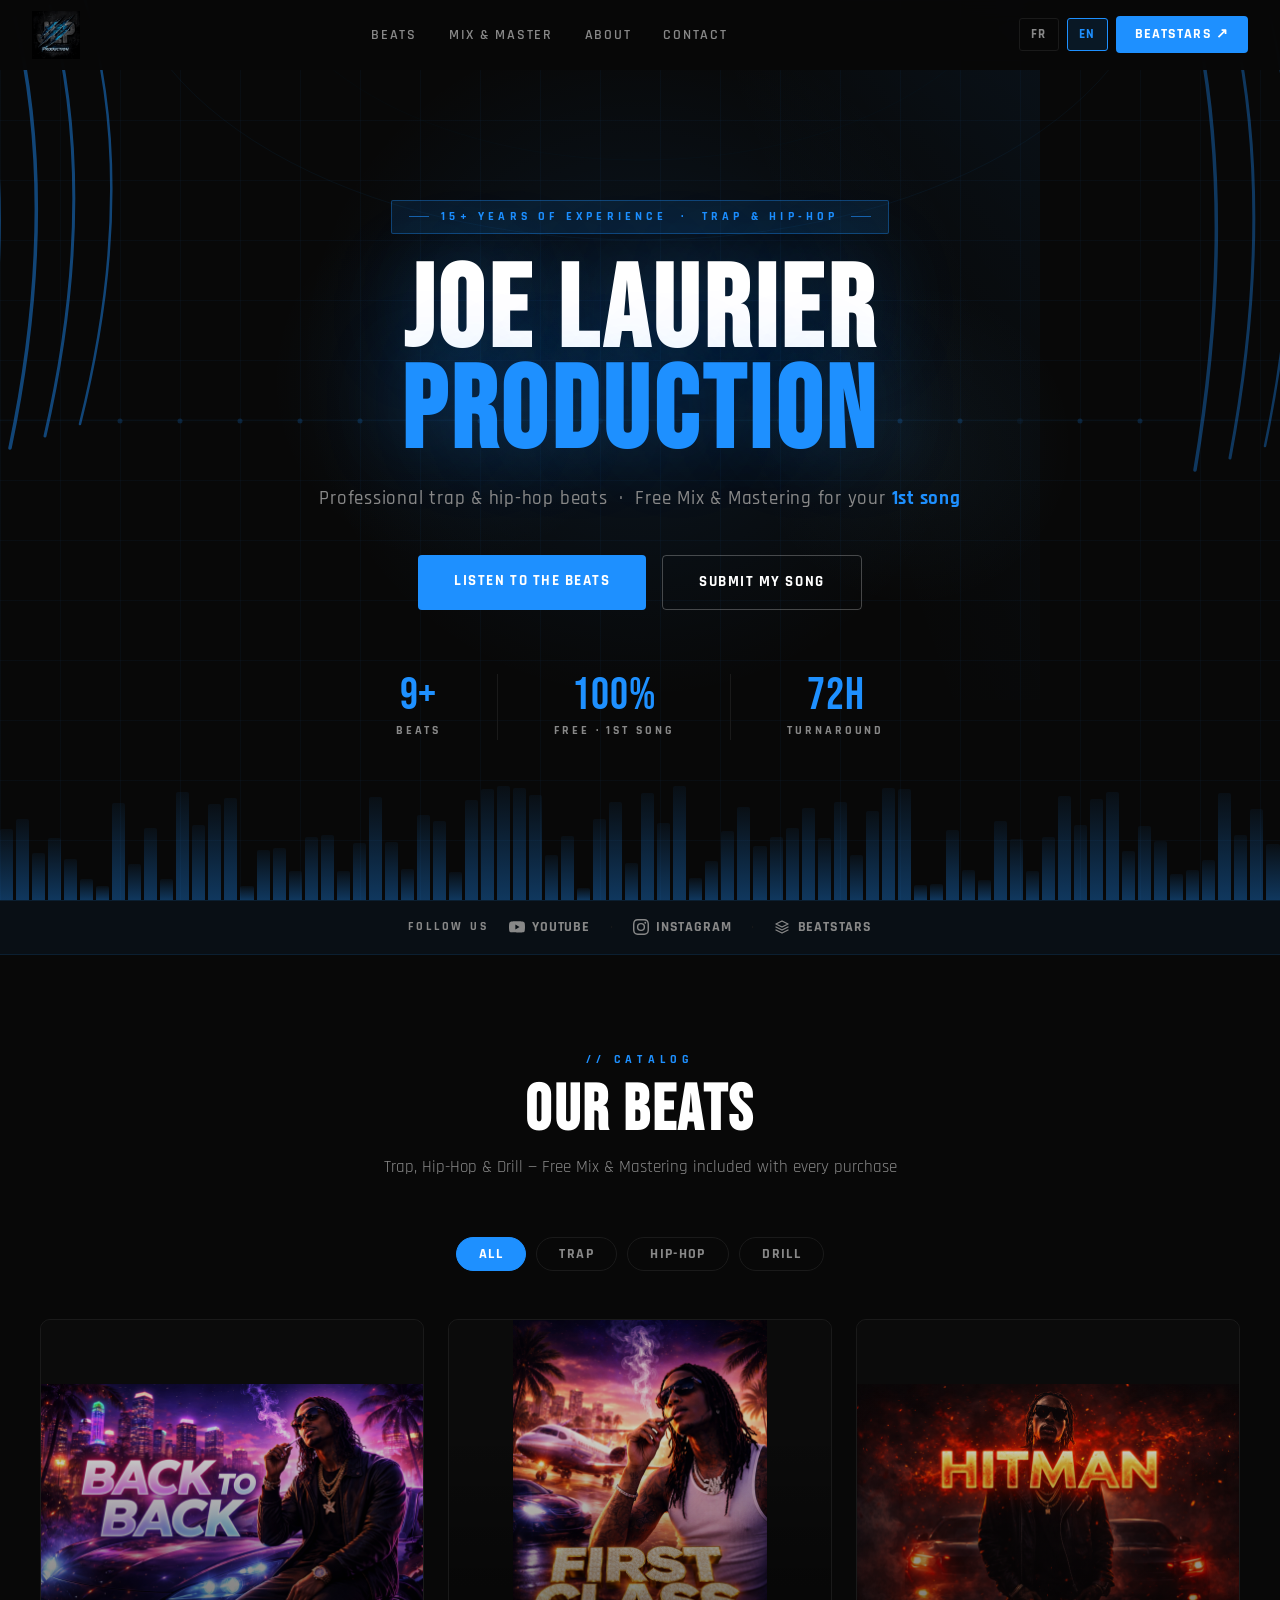
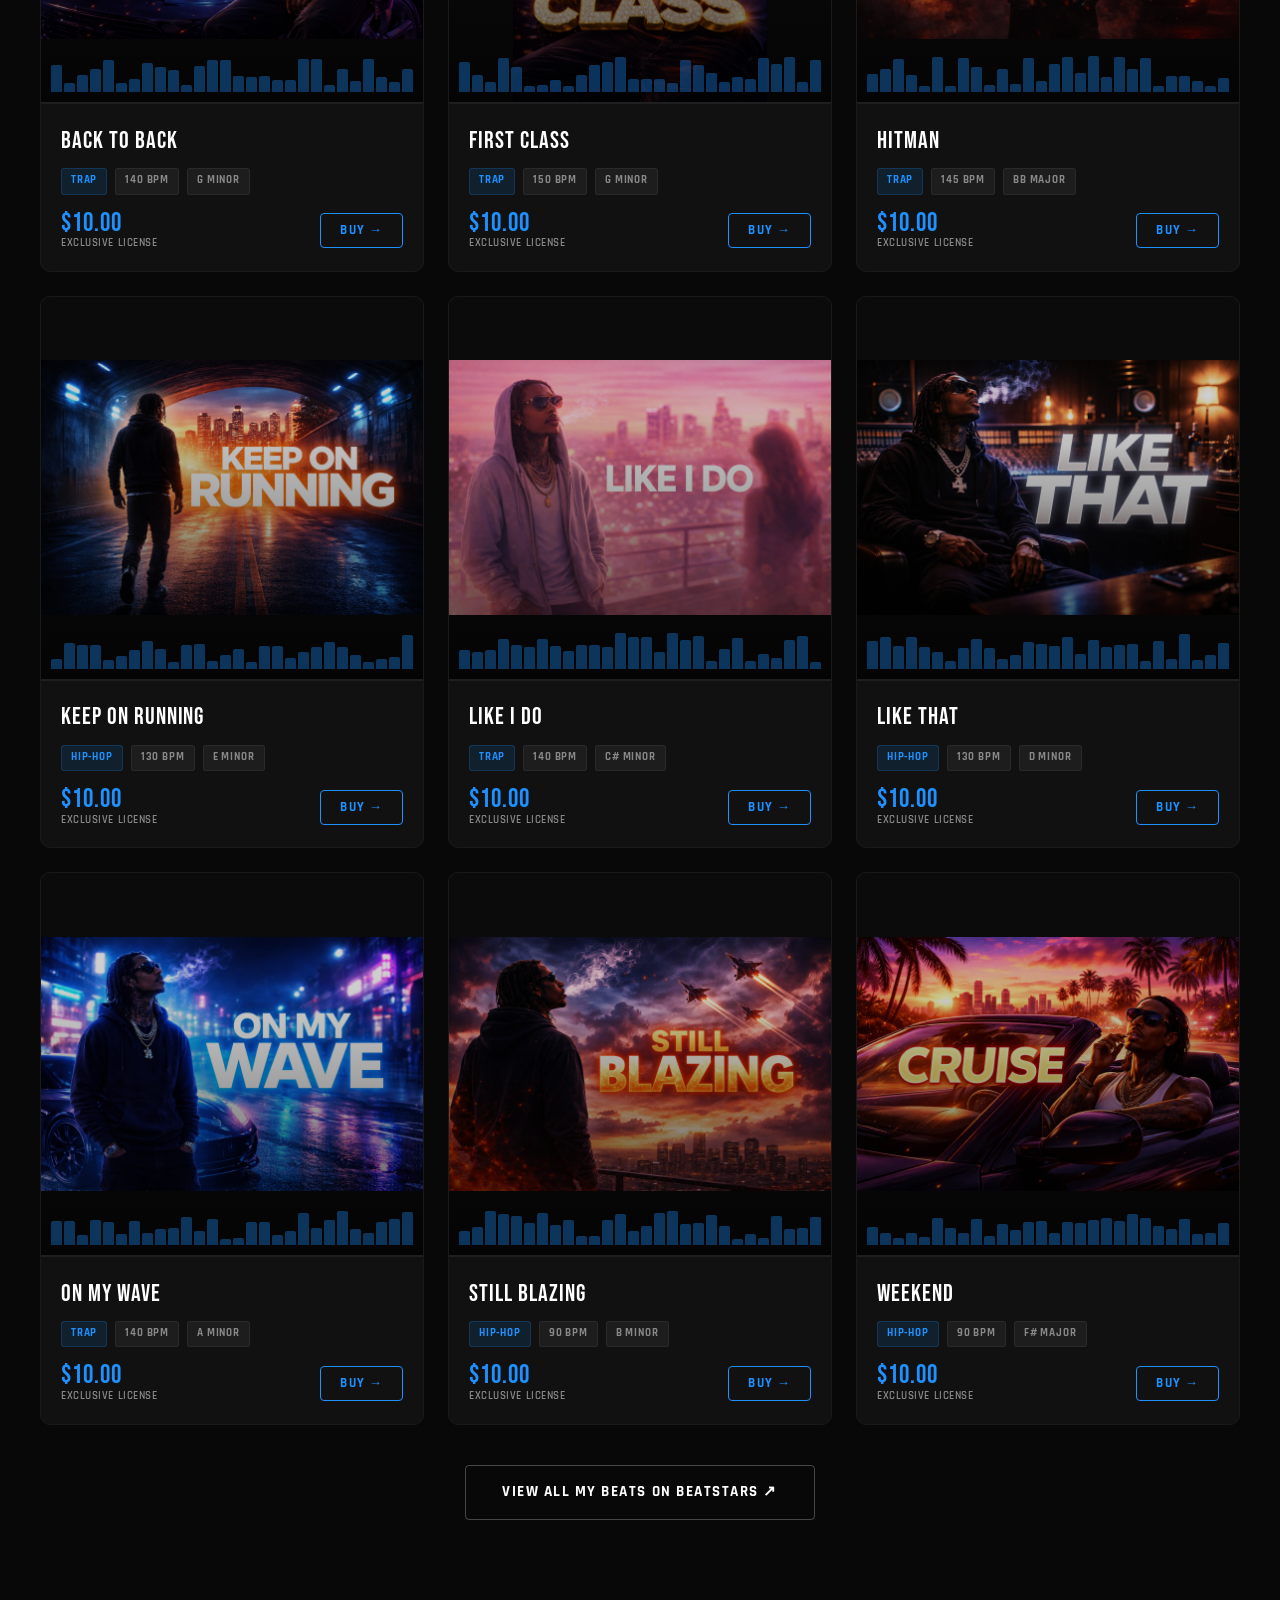
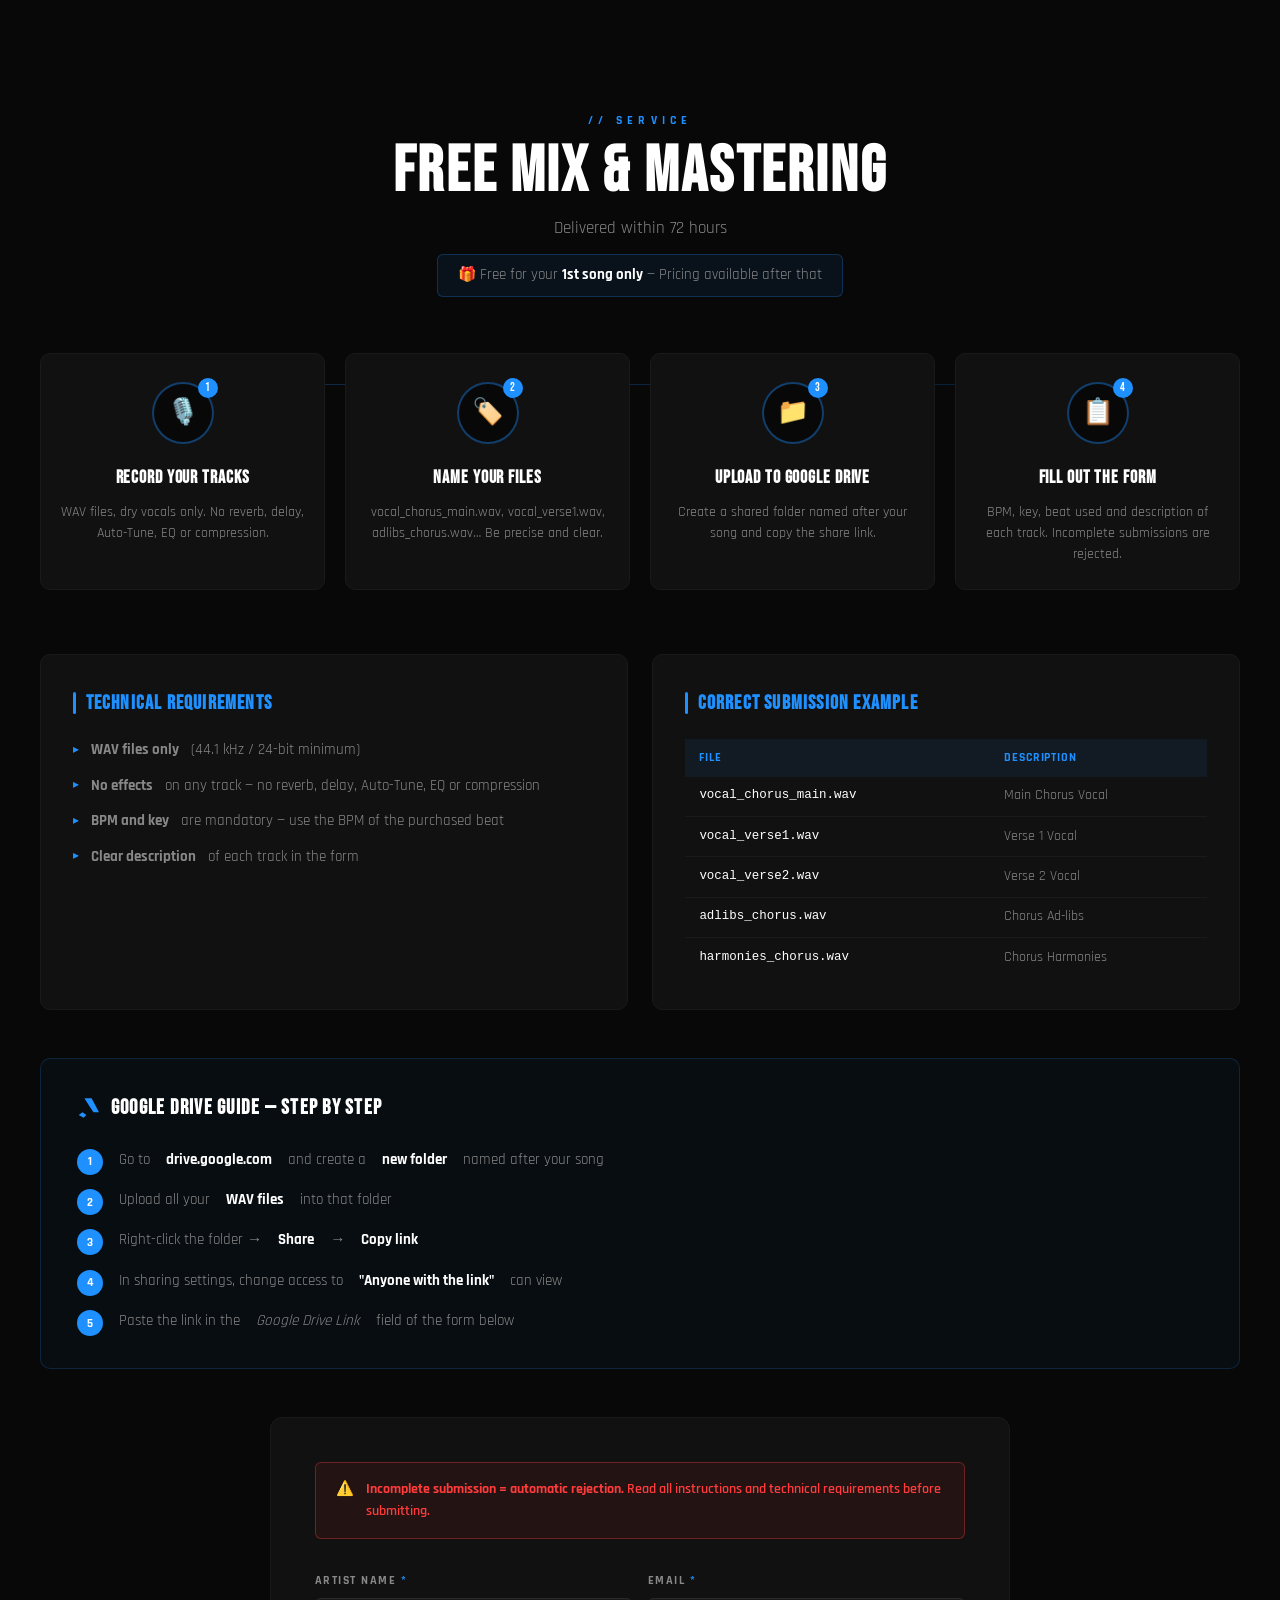
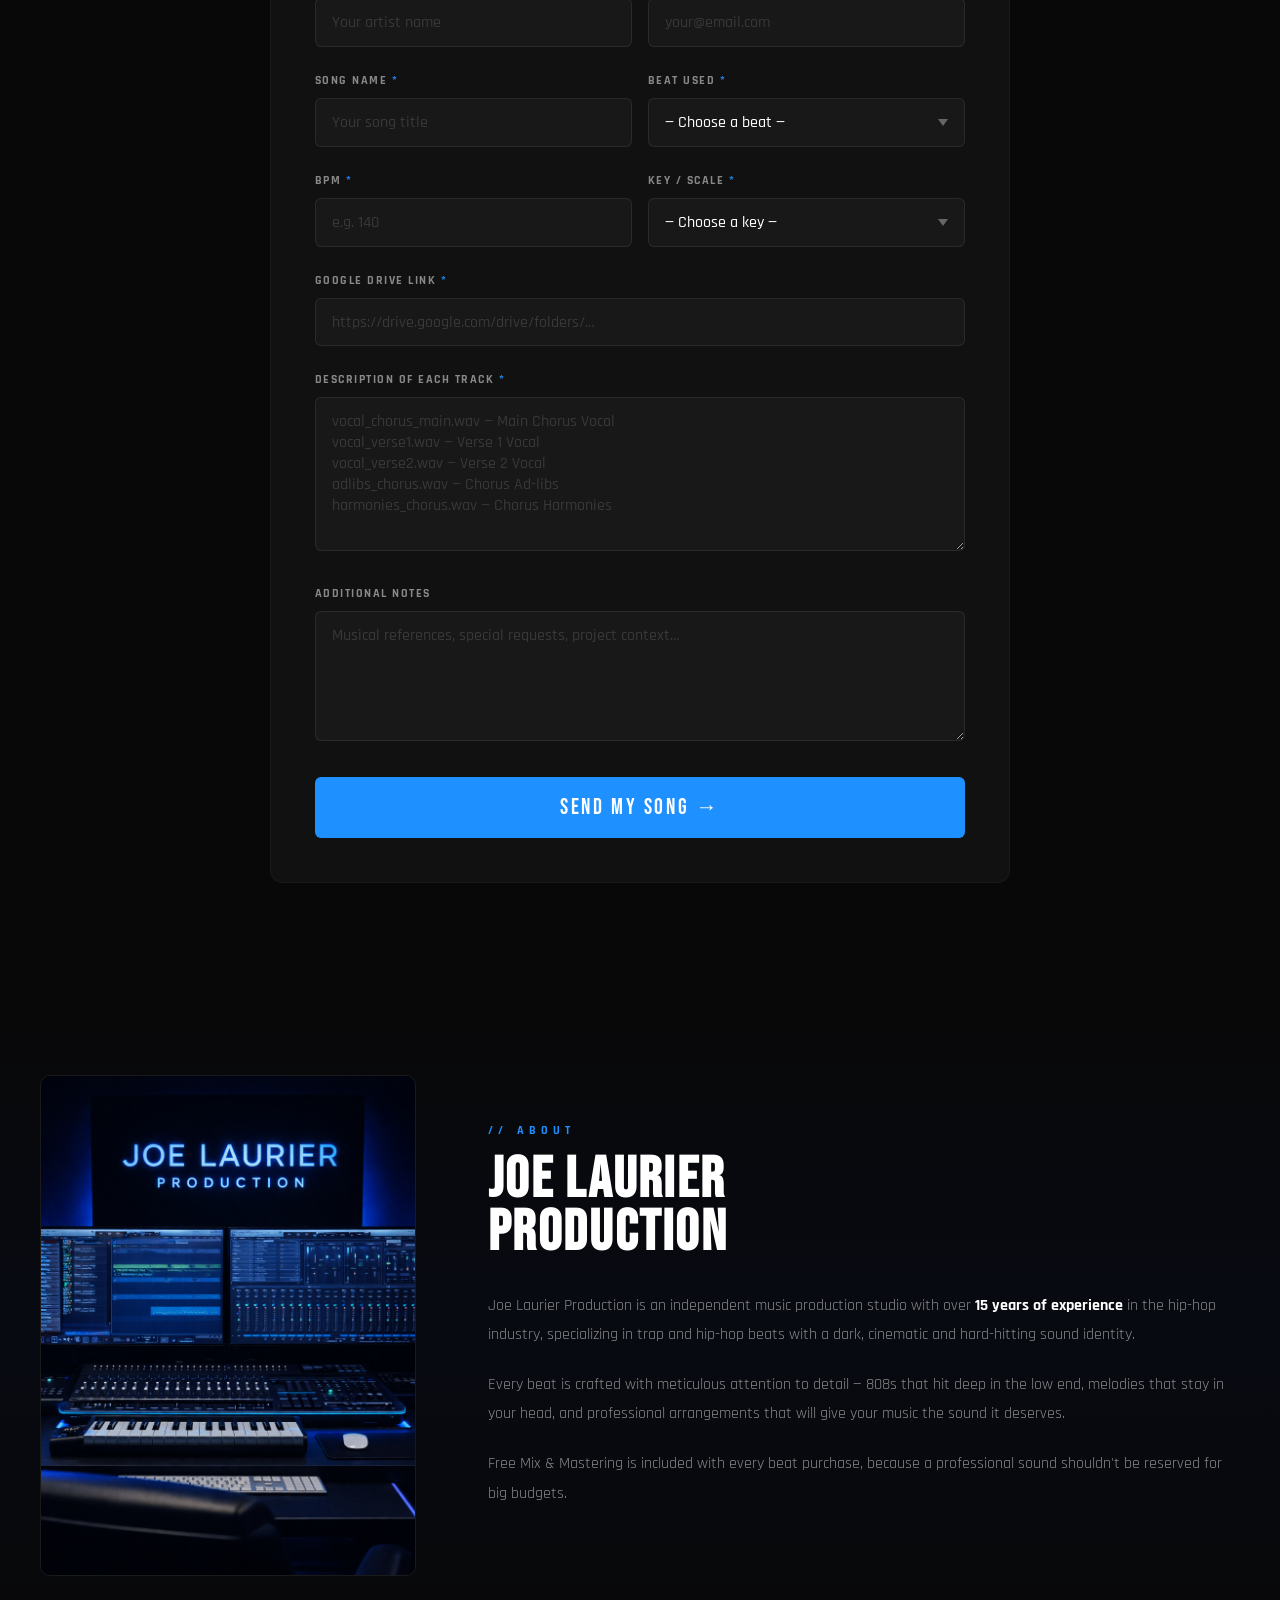
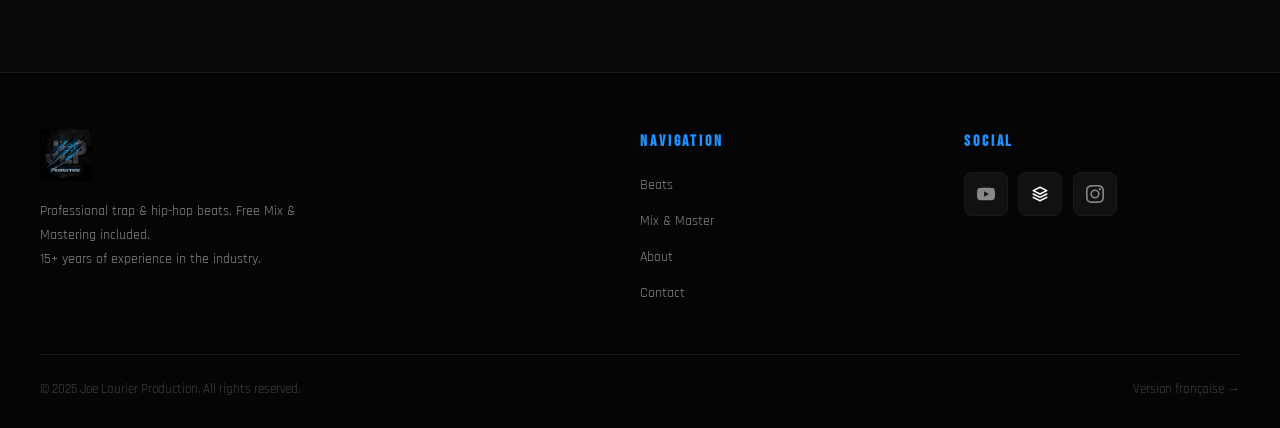
==== en/index.html @ 229b28b9 "Initial commit — Joe Laurier Production website" ====
<!DOCTYPE html>
<html lang="en">

<head>
  <meta charset="UTF-8">
  <meta name="viewport" content="width=device-width, initial-scale=1.0">
  <title>Joe Laurier Production — Trap & Hip-Hop Beats</title>
  <meta name="description"
    content="Professional trap and hip-hop beats with 15+ years of experience. Free Mix & Mastering included with every purchase. 72-hour turnaround.">
  <meta property="og:title" content="Joe Laurier Production — Trap & Hip-Hop Beats">
  <meta property="og:description"
    content="Professional trap & hip-hop beats. 15+ years of experience. Free Mix & Mastering included.">
  <meta property="og:type" content="website">

  <!-- Google Fonts -->
  <link rel="preconnect" href="https://fonts.googleapis.com">
  <link rel="preconnect" href="https://fonts.gstatic.com" crossorigin>
  <link href="https://fonts.googleapis.com/css2?family=Bebas+Neue&family=Rajdhani:wght@400;500;600;700&display=swap"
    rel="stylesheet">

  <!-- CSS depuis la racine (chemin relatif depuis /en/) -->
  <link rel="stylesheet" href="../css/style.css">
</head>

<body>

  <!-- ====================================================
       NAVIGATION
       ==================================================== -->
  <nav>
    <a class="nav-logo" href="/en/">
      <img src="../assets/Logo.png" alt="Joe Laurier Production">
    </a>

    <ul class="nav-links">
      <li><a href="#beats">Beats</a></li>
      <li><a href="#mix-master">Mix &amp; Master</a></li>
      <li><a href="#about">About</a></li>
      <li><a href="#contact">Contact</a></li>
    </ul>

    <div class="nav-actions">
      <a href="/" class="btn-lang">FR</a>
      <span class="btn-lang active" aria-current="true">EN</span>
      <a href="https://www.beatstars.com/joelaurierproduction" target="_blank" rel="noopener" class="btn-beatstars">
        BeatStars ↗
      </a>
    </div>

    <button class="nav-hamburger" id="navHamburger" aria-label="Open menu" aria-expanded="false">
      <span></span><span></span><span></span>
    </button>
  </nav>

  <!-- Mobile menu -->
  <div class="nav-mobile" id="navMobile" role="navigation" aria-label="Mobile menu">
    <a href="#beats">Beats</a>
    <a href="#mix-master">Mix &amp; Master</a>
    <a href="#about">About</a>
    <a href="#contact">Contact</a>
    <a href="https://www.beatstars.com/joelaurierproduction" target="_blank" rel="noopener">BeatStars ↗</a>
    <div class="mobile-actions">
      <a href="/" class="btn-lang">FR</a>
      <span class="btn-lang active">EN</span>
    </div>
  </div>


  <!-- ====================================================
       HERO
       ==================================================== -->
  <section id="hero">

    <!-- Modern studio background -->
    <div class="hero-bg" aria-hidden="true">
      <svg viewBox="0 0 1440 900" preserveAspectRatio="xMidYMid slice" xmlns="http://www.w3.org/2000/svg">
        <!-- JLP signature claws — left -->
        <g stroke="#1E90FF" stroke-linecap="round" fill="none" opacity="0.45">
          <path stroke-width="4" d="M 60 30  Q 100 220  55 460" />
          <path stroke-width="3.5" d="M 95 18  Q 140 208  90 448" />
          <path stroke-width="3" d="M 130  6  Q 180 196  125 436" />
          <path stroke-width="2.5" d="M 165  0  Q 220 184  160 424" />
        </g>
        <!-- JLP signature claws — right -->
        <g stroke="#1E90FF" stroke-linecap="round" fill="none" opacity="0.35">
          <path stroke-width="3.5" d="M 1280 40  Q 1315 230 1275 470" />
          <path stroke-width="3" d="M 1315 28  Q 1355 218 1310 458" />
          <path stroke-width="2.5" d="M 1350 16  Q 1395 206 1345 446" />
        </g>
        <!-- Mixing console horizontal line -->
        <line x1="0" y1="420" x2="1440" y2="420" stroke="#1E90FF" stroke-width="0.6" opacity="0.08" />
        <line x1="0" y1="422" x2="1440" y2="422" stroke="#1E90FF" stroke-width="0.3" opacity="0.05" />
        <!-- Console button dots -->
        <g fill="#1E90FF" opacity="0.18">
          <circle cx="200" cy="421" r="2.5" /><circle cx="260" cy="421" r="2.5" />
          <circle cx="320" cy="421" r="2.5" /><circle cx="380" cy="421" r="2.5" />
          <circle cx="440" cy="421" r="2.5" /><circle cx="500" cy="421" r="3" opacity="0.3" />
          <circle cx="560" cy="421" r="2.5" /><circle cx="620" cy="421" r="2.5" />
          <circle cx="680" cy="421" r="3" opacity="0.3" /><circle cx="740" cy="421" r="2.5" />
          <circle cx="800" cy="421" r="2.5" /><circle cx="860" cy="421" r="3" opacity="0.3" />
          <circle cx="920" cy="421" r="2.5" /><circle cx="980" cy="421" r="2.5" />
          <circle cx="1040" cy="421" r="2.5" /><circle cx="1100" cy="421" r="3" opacity="0.3" />
          <circle cx="1160" cy="421" r="2.5" /><circle cx="1220" cy="421" r="2.5" />
        </g>
        <!-- Studio spotlight arc -->
        <ellipse cx="720" cy="-60" rx="520" ry="300" fill="none" stroke="#1E90FF" stroke-width="1" opacity="0.06" />
        <ellipse cx="720" cy="-60" rx="380" ry="220" fill="none" stroke="#1E90FF" stroke-width="0.5" opacity="0.04" />
      </svg>
      <!-- Animated equalizer at bottom -->
      <div class="hero-eq" id="heroEq"></div>
    </div>
    <div class="hero-glow" aria-hidden="true"></div>
    <div class="hero-glow-2" aria-hidden="true"></div>
    <div class="hero-glow-3" aria-hidden="true"></div>

    <div class="hero-content">
      <div class="hero-eyebrow">15+ Years of Experience &nbsp;·&nbsp; Trap &amp; Hip-Hop</div>

      <h1 class="hero-title">
        JOE LAURIER<br>
        <span class="accent">PRODUCTION</span>
      </h1>

      <p class="hero-subtitle">
        Professional trap &amp; hip-hop beats &nbsp;·&nbsp; Free Mix &amp; Mastering for your <strong style="color:#1E90FF">1st song</strong>
      </p>

      <div class="hero-cta">
        <a href="#beats" class="btn-primary">Listen to the beats</a>
        <a href="#mix-master" class="btn-outline">Submit my song</a>
      </div>

      <div class="hero-stats">
        <div class="stat">
          <span class="stat-number">9+</span>
          <span class="stat-label">Beats</span>
        </div>
        <div class="stat-divider" aria-hidden="true"></div>
        <div class="stat">
          <span class="stat-number">100%</span>
          <span class="stat-label">Free · 1st song</span>
        </div>
        <div class="stat-divider" aria-hidden="true"></div>
        <div class="stat">
          <span class="stat-number">72H</span>
          <span class="stat-label">Turnaround</span>
        </div>
      </div>
    </div>

  </section>


  <!-- Social strip -->
  <div class="social-strip">
    <span class="social-strip-label">Follow us</span>
    <a href="https://www.youtube.com/@JoeLaurier" target="_blank" rel="noopener" class="social-strip-link">
      <svg viewBox="0 0 24 24" aria-hidden="true"><path d="M23.498 6.186a3.016 3.016 0 0 0-2.122-2.136C19.505 3.545 12 3.545 12 3.545s-7.505 0-9.377.505A3.017 3.017 0 0 0 .502 6.186C0 8.07 0 12 0 12s0 3.93.502 5.814a3.016 3.016 0 0 0 2.122 2.136c1.871.505 9.376.505 9.376.505s7.505 0 9.377-.505a3.015 3.015 0 0 0 2.122-2.136C24 15.93 24 12 24 12s0-3.93-.502-5.814zM9.545 15.568V8.432L15.818 12l-6.273 3.568z"/></svg>
      YouTube
    </a>
    <span class="social-strip-sep">·</span>
    <a href="https://www.instagram.com/joelaurierproduction/" target="_blank" rel="noopener" class="social-strip-link">
      <svg viewBox="0 0 24 24" aria-hidden="true"><path d="M12 2.163c3.204 0 3.584.012 4.85.07 3.252.148 4.771 1.691 4.919 4.919.058 1.265.069 1.645.069 4.849 0 3.205-.012 3.584-.069 4.849-.149 3.225-1.664 4.771-4.919 4.919-1.266.058-1.644.07-4.85.07-3.204 0-3.584-.012-4.849-.07-3.26-.149-4.771-1.699-4.919-4.92-.058-1.265-.07-1.644-.07-4.849 0-3.204.013-3.583.07-4.849.149-3.227 1.664-4.771 4.919-4.919 1.266-.057 1.645-.069 4.849-.069zm0-2.163c-3.259 0-3.667.014-4.947.072-4.358.2-6.78 2.618-6.98 6.98-.059 1.281-.073 1.689-.073 4.948 0 3.259.014 3.668.072 4.948.2 4.358 2.618 6.78 6.98 6.98 1.281.058 1.689.072 4.948.072 3.259 0 3.668-.014 4.948-.072 4.354-.2 6.782-2.618 6.979-6.98.059-1.28.073-1.689.073-4.948 0-3.259-.014-3.667-.072-4.947-.196-4.354-2.617-6.78-6.979-6.98-1.281-.059-1.69-.073-4.949-.073zm0 5.838a6.162 6.162 0 1 0 0 12.324 6.162 6.162 0 0 0 0-12.324zm0 10.162a4 4 0 1 1 0-8 4 4 0 0 1 0 8zm6.406-11.845a1.44 1.44 0 1 0 0 2.881 1.44 1.44 0 0 0 0-2.881z"/></svg>
      Instagram
    </a>
    <span class="social-strip-sep">·</span>
    <a href="https://www.beatstars.com/joelaurierproduction" target="_blank" rel="noopener" class="social-strip-link">
      <svg viewBox="0 0 24 24" aria-hidden="true"><path d="M12 3 L3 7.5 L12 12 L21 7.5 Z M3 12 L12 16.5 L21 12 M3 16.5 L12 21 L21 16.5" stroke="currentColor" stroke-width="2" fill="none" stroke-linecap="round" stroke-linejoin="round"/></svg>
      BeatStars
    </a>
  </div>

  <!-- ====================================================
       BEATS
       ==================================================== -->
  <section id="beats">
    <div class="container">

      <div class="section-header">
        <span class="section-tag">// Catalog</span>
        <h2 class="section-title">OUR BEATS</h2>
        <p class="section-subtitle">
          Trap, Hip-Hop &amp; Drill — Free Mix &amp; Mastering included with every purchase
        </p>
      </div>

      <div class="filter-bar" role="group" aria-label="Filter by genre">
        <button class="filter-btn active" data-filter="all">All</button>
        <button class="filter-btn" data-filter="Trap">Trap</button>
        <button class="filter-btn" data-filter="Hip-Hop">Hip-Hop</button>
        <button class="filter-btn" data-filter="Drill">Drill</button>
      </div>

      <div class="beats-grid" id="beatsGrid" aria-live="polite"></div>

      <div style="text-align:center;margin-top:2.5rem">
        <a href="https://www.beatstars.com/joelaurierproduction" target="_blank" rel="noopener" class="btn-outline">
          View all my beats on BeatStars ↗
        </a>
      </div>

    </div>
  </section>




  <!-- ====================================================
       MIX & MASTERING
       ==================================================== -->
  <section id="mix-master">
    <div class="container">

      <div class="section-header">
        <span class="section-tag">// Service</span>
        <h2 class="section-title">FREE MIX &amp; MASTERING</h2>
        <p class="section-subtitle">Delivered within 72 hours</p>
        <div class="free-badge">
          🎁 Free for your <strong>1st song only</strong> — Pricing available after that
        </div>
      </div>

      <!-- Process steps -->
      <div class="steps">

        <div class="step">
          <div class="step-icon">
            <span>🎙️</span>
            <span class="step-num">1</span>
          </div>
          <h3 class="step-title">Record your tracks</h3>
          <p class="step-desc">WAV files, dry vocals only. No reverb, delay, Auto-Tune, EQ or compression.</p>
        </div>

        <div class="step">
          <div class="step-icon">
            <span>🏷️</span>
            <span class="step-num">2</span>
          </div>
          <h3 class="step-title">Name your files</h3>
          <p class="step-desc">vocal_chorus_main.wav, vocal_verse1.wav, adlibs_chorus.wav… Be precise and clear.</p>
        </div>

        <div class="step">
          <div class="step-icon">
            <span>📁</span>
            <span class="step-num">3</span>
          </div>
          <h3 class="step-title">Upload to Google Drive</h3>
          <p class="step-desc">Create a shared folder named after your song and copy the share link.</p>
        </div>

        <div class="step">
          <div class="step-icon">
            <span>📋</span>
            <span class="step-num">4</span>
          </div>
          <h3 class="step-title">Fill out the form</h3>
          <p class="step-desc">BPM, key, beat used and description of each track. Incomplete submissions are rejected.
          </p>
        </div>

      </div>

      <!-- Requirements + Example -->
      <div class="requirements-grid">

        <div class="req-box">
          <h3 class="req-box-title">Technical requirements</h3>
          <ul class="req-list">
            <li><strong>WAV files only</strong> (44.1 kHz / 24-bit minimum)</li>
            <li><strong>No effects</strong> on any track — no reverb, delay, Auto-Tune, EQ or compression</li>
            <li><strong>BPM and key</strong> are mandatory — use the BPM of the purchased beat</li>
            <li><strong>Clear description</strong> of each track in the form</li>
          </ul>
        </div>

        <div class="req-box">
          <h3 class="req-box-title">Correct submission example</h3>
          <table class="example-table">
            <thead>
              <tr>
                <th>File</th>
                <th>Description</th>
              </tr>
            </thead>
            <tbody>
              <tr>
                <td>vocal_chorus_main.wav</td>
                <td>Main Chorus Vocal</td>
              </tr>
              <tr>
                <td>vocal_verse1.wav</td>
                <td>Verse 1 Vocal</td>
              </tr>
              <tr>
                <td>vocal_verse2.wav</td>
                <td>Verse 2 Vocal</td>
              </tr>
              <tr>
                <td>adlibs_chorus.wav</td>
                <td>Chorus Ad-libs</td>
              </tr>
              <tr>
                <td>harmonies_chorus.wav</td>
                <td>Chorus Harmonies</td>
              </tr>
            </tbody>
          </table>
        </div>

      </div>

      <!-- Google Drive Guide -->
      <div class="drive-guide">
        <h3 class="drive-guide-title">
          <svg width="22" height="22" viewBox="0 0 87.3 78" fill="#1E90FF" aria-hidden="true">
            <path
              d="M 6.6 66.85 L 21.9 55.8 L 37.2 66.85 L 26.1 78 L 6.6 66.85 Z M 50.1 33.15 L 29.4 0 L 57.9 0 L 87.3 55.8 L 65.4 55.8 Z" />
          </svg>
          Google Drive Guide — Step by Step
        </h3>
        <ol class="drive-steps">
          <li>Go to <strong>drive.google.com</strong> and create a <strong>new folder</strong> named after your song
          </li>
          <li>Upload all your <strong>WAV files</strong> into that folder</li>
          <li>Right-click the folder → <strong>Share</strong> → <strong>Copy link</strong></li>
          <li>In sharing settings, change access to <strong>"Anyone with the link"</strong> can view</li>
          <li>Paste the link in the <em>Google Drive Link</em> field of the form below</li>
        </ol>
      </div>

      <!-- SUBMISSION FORM -->
      <div class="form-container" id="contact">

        <div class="form-warning">
          <span aria-hidden="true">⚠️</span>
          <span>
            <strong>Incomplete submission = automatic rejection.</strong>
            Read all instructions and technical requirements before submitting.
          </span>
        </div>

        <!--
          FORMSPREE: Replace "METTRE_TON_ID" with your Formspree form ID.
          1. Create an account at formspree.io
          2. Create a new form
          3. Copy the ID (e.g. xpzvkwqb) and replace METTRE_TON_ID below
        -->
        <form id="submissionForm" action="https://formspree.io/f/mlgoplwg" method="POST" novalidate>

          <!-- Honeypot anti-spam (invisible) -->
          <input type="text" name="_honey" style="display:none">
          <input type="hidden" name="_language" value="en">

          <div class="form-row">
            <div class="form-group">
              <label class="form-label" for="formArtist">
                Artist name <span class="req" aria-label="required">*</span>
              </label>
              <input class="form-control" type="text" id="formArtist" name="artist_name" required
                placeholder="Your artist name" autocomplete="name">
            </div>
            <div class="form-group">
              <label class="form-label" for="formEmail">
                Email <span class="req" aria-label="required">*</span>
              </label>
              <input class="form-control" type="email" id="formEmail" name="email" required placeholder="your@email.com"
                autocomplete="email">
            </div>
          </div>

          <div class="form-row">
            <div class="form-group">
              <label class="form-label" for="formSong">
                Song name <span class="req" aria-label="required">*</span>
              </label>
              <input class="form-control" type="text" id="formSong" name="song_name" required
                placeholder="Your song title">
            </div>
            <div class="form-group">
              <label class="form-label" for="formBeat">
                Beat used <span class="req" aria-label="required">*</span>
              </label>
              <select class="form-control" id="formBeat" name="beat_used" required>
                <option value="">— Choose a beat —</option>
                <!-- Populated by JS -->
              </select>
            </div>
          </div>

          <div class="form-row">
            <div class="form-group">
              <label class="form-label" for="formBpm">
                BPM <span class="req" aria-label="required">*</span>
              </label>
              <input class="form-control" type="number" id="formBpm" name="bpm" required min="60" max="220"
                placeholder="e.g. 140">
            </div>
            <div class="form-group">
              <label class="form-label" for="formScale">
                Key / Scale <span class="req" aria-label="required">*</span>
              </label>
              <select class="form-control" id="formScale" name="scale" required>
                <option value="">— Choose a key —</option>
                <optgroup label="── Minor ──">
                  <option>A Minor</option>
                  <option>A# Minor</option>
                  <option>B Minor</option>
                  <option>C Minor</option>
                  <option>C# Minor</option>
                  <option>D Minor</option>
                  <option>D# Minor</option>
                  <option>E Minor</option>
                  <option>F Minor</option>
                  <option>F# Minor</option>
                  <option>G Minor</option>
                  <option>G# Minor</option>
                </optgroup>
                <optgroup label="── Major ──">
                  <option>A Major</option>
                  <option>A# Major / Bb Major</option>
                  <option>B Major</option>
                  <option>C Major</option>
                  <option>C# Major / Db Major</option>
                  <option>D Major</option>
                  <option>D# Major / Eb Major</option>
                  <option>E Major</option>
                  <option>F Major</option>
                  <option>F# Major / Gb Major</option>
                  <option>G Major</option>
                  <option>G# Major / Ab Major</option>
                </optgroup>
              </select>
            </div>
          </div>

          <div class="form-group">
            <label class="form-label" for="formDrive">
              Google Drive link <span class="req" aria-label="required">*</span>
            </label>
            <input class="form-control" type="url" id="formDrive" name="google_drive_link" required
              placeholder="https://drive.google.com/drive/folders/…">
          </div>

          <div class="form-group">
            <label class="form-label" for="formTracks">
              Description of each track <span class="req" aria-label="required">*</span>
            </label>
            <textarea class="form-control" id="formTracks" name="track_descriptions" required rows="6"
              placeholder="vocal_chorus_main.wav — Main Chorus Vocal&#10;vocal_verse1.wav — Verse 1 Vocal&#10;vocal_verse2.wav — Verse 2 Vocal&#10;adlibs_chorus.wav — Chorus Ad-libs&#10;harmonies_chorus.wav — Chorus Harmonies"></textarea>
          </div>

          <div class="form-group">
            <label class="form-label" for="formNotes">Additional notes</label>
            <textarea class="form-control" id="formNotes" name="additional_notes" rows="3"
              placeholder="Musical references, special requests, project context…"></textarea>
          </div>

          <button type="submit" class="btn-submit">Send my song →</button>

        </form>

        <!-- Success message (shown after successful submission) -->
        <div class="form-success" id="formSuccess" role="alert" aria-live="polite">
          <div class="form-success-icon">✅</div>
          <h3>Submission received!</h3>
          <p>Thanks! I'll listen to your tracks and get back to you within <strong>72 hours</strong>.</p>
        </div>

      </div><!-- /.form-container -->

    </div>
  </section>


  <!-- ====================================================
       ABOUT
       ==================================================== -->
  <section id="about">
    <div class="container">
      <div class="about-grid">

        <div class="about-photo">
          <!--
            To add your photo, replace the placeholder div with:
            <img src="../assets/images/joe-laurier.jpg" alt="Joe Laurier">
          -->
          <img src="../assets/Studio.png" alt="Joe Laurier">
        </div>

        <div class="about-content">
          <span class="section-tag about-section-tag">// About</span>
          <h2 class="about-title">JOE LAURIER<br>PRODUCTION</h2>

          <p class="about-text">
            Joe Laurier Production is an independent music production studio with over
            <strong style="color:#fff">15 years of experience</strong> in the hip-hop industry,
            specializing in trap and hip-hop beats with a dark, cinematic and hard-hitting sound identity.
          </p>
          <p class="about-text">
            Every beat is crafted with meticulous attention to detail — 808s that hit deep in the low end,
            melodies that stay in your head, and professional arrangements that will give your music
            the sound it deserves.
          </p>
          <p class="about-text">
            Free Mix &amp; Mastering is included with every beat purchase, because a professional sound
            shouldn't be reserved for big budgets.
          </p>
        </div>

      </div>
    </div>
  </section>


  <!-- ====================================================
       FOOTER
       ==================================================== -->
  <footer>
    <div class="footer-inner">

      <div class="footer-grid">

        <!-- Brand -->
        <div>
          <div class="footer-brand-logo">
            <img src="../assets/Logo.png" alt="Joe Laurier Production">
          </div>
          <p class="footer-tagline">
            Professional trap &amp; hip-hop beats. Free Mix &amp; Mastering included.<br>
            15+ years of experience in the industry.
          </p>
        </div>

        <!-- Quick links -->
        <div>
          <h4 class="footer-col-title">Navigation</h4>
          <ul class="footer-links">
            <li><a href="#beats">Beats</a></li>
            <li><a href="#mix-master">Mix &amp; Master</a></li>
            <li><a href="#about">About</a></li>
            <li><a href="#contact">Contact</a></li>
          </ul>
        </div>

        <!-- Social -->
        <div>
          <h4 class="footer-col-title">Social</h4>
          <div class="social-links">

            <!-- YouTube -->
            <a href="https://www.youtube.com/@JoeLaurier" target="_blank" rel="noopener" class="social-link"
              aria-label="YouTube">
              <svg viewBox="0 0 24 24" aria-hidden="true">
                <path
                  d="M23.498 6.186a3.016 3.016 0 0 0-2.122-2.136C19.505 3.545 12 3.545 12 3.545s-7.505 0-9.377.505A3.017 3.017 0 0 0 .502 6.186C0 8.07 0 12 0 12s0 3.93.502 5.814a3.016 3.016 0 0 0 2.122 2.136c1.871.505 9.376.505 9.376.505s7.505 0 9.377-.505a3.015 3.015 0 0 0 2.122-2.136C24 15.93 24 12 24 12s0-3.93-.502-5.814zM9.545 15.568V8.432L15.818 12l-6.273 3.568z" />
              </svg>
            </a>

            <!-- BeatStars -->
            <a href="https://www.beatstars.com/joelaurierproduction" target="_blank" rel="noopener" class="social-link"
              aria-label="BeatStars">
              <svg viewBox="0 0 24 24" aria-hidden="true">
                <path d="M12 3 L3 7.5 L12 12 L21 7.5 Z M3 12 L12 16.5 L21 12 M3 16.5 L12 21 L21 16.5"
                  stroke="currentColor" stroke-width="2" fill="none" stroke-linecap="round" stroke-linejoin="round" />
              </svg>
            </a>

            <!-- Instagram -->
            <a href="https://www.instagram.com/joelaurierproduction/" target="_blank" rel="noopener" class="social-link"
              aria-label="Instagram">
              <svg viewBox="0 0 24 24" aria-hidden="true">
                <path
                  d="M12 2.163c3.204 0 3.584.012 4.85.07 3.252.148 4.771 1.691 4.919 4.919.058 1.265.069 1.645.069 4.849 0 3.205-.012 3.584-.069 4.849-.149 3.225-1.664 4.771-4.919 4.919-1.266.058-1.644.07-4.85.07-3.204 0-3.584-.012-4.849-.07-3.26-.149-4.771-1.699-4.919-4.92-.058-1.265-.07-1.644-.07-4.849 0-3.204.013-3.583.07-4.849.149-3.227 1.664-4.771 4.919-4.919 1.266-.057 1.645-.069 4.849-.069zm0-2.163c-3.259 0-3.667.014-4.947.072-4.358.2-6.78 2.618-6.98 6.98-.059 1.281-.073 1.689-.073 4.948 0 3.259.014 3.668.072 4.948.2 4.358 2.618 6.78 6.98 6.98 1.281.058 1.689.072 4.948.072 3.259 0 3.668-.014 4.948-.072 4.354-.2 6.782-2.618 6.979-6.98.059-1.28.073-1.689.073-4.948 0-3.259-.014-3.667-.072-4.947-.196-4.354-2.617-6.78-6.979-6.98-1.281-.059-1.69-.073-4.949-.073zm0 5.838a6.162 6.162 0 1 0 0 12.324 6.162 6.162 0 0 0 0-12.324zm0 10.162a4 4 0 1 1 0-8 4 4 0 0 1 0 8zm6.406-11.845a1.44 1.44 0 1 0 0 2.881 1.44 1.44 0 0 0 0-2.881z" />
              </svg>
            </a>

          </div>
        </div>

      </div><!-- /.footer-grid -->

      <div class="footer-bottom">
        <p class="footer-copyright">© 2025 Joe Laurier Production. All rights reserved.</p>
        <a href="/" style="color:#444;font-size:.82rem;transition:color .2s" onmouseover="this.style.color='#1E90FF'"
          onmouseout="this.style.color='#444'">
          Version française →
        </a>
      </div>

    </div>
  </footer>


  <!-- JS variables (before script load) -->
  <script>
    const BASE_PATH = '../'; // Racine depuis /en/ — ne pas modifier
    const LANG = 'en';  // Language of this page
  </script>
  <script src="../js/main.js"></script>

</body>

</html>
---- css/style.css ----
/* ============================================================
   JOE LAURIER PRODUCTION — style.css
   Design: Sombre / Bleu électrique / Hip-Hop professionnel
   Fonts: Bebas Neue (titres) + Rajdhani (corps)
   ============================================================ */

/* === RESET & VARIABLES === */
*, *::before, *::after { box-sizing: border-box; margin: 0; padding: 0; }

:root {
  --bg:         #080808;
  --bg-card:    #111111;
  --bg-nav:     rgba(8, 8, 8, 0.96);
  --accent:     #1E90FF;
  --accent-dark:#0066CC;
  --accent-dim: rgba(30, 144, 255, 0.12);
  --text:       #FFFFFF;
  --text-muted: #888888;
  --border:     #1a1a1a;
  --red:        #FF3B3B;
}

html { scroll-behavior: smooth; }

body {
  background: var(--bg);
  color: var(--text);
  font-family: 'Rajdhani', sans-serif;
  font-size: 16px;
  line-height: 1.6;
  overflow-x: hidden;
}

h1, h2, h3, h4 {
  font-family: 'Bebas Neue', cursive;
  letter-spacing: 0.04em;
}

a { color: inherit; text-decoration: none; }
img { max-width: 100%; display: block; }

/* Custom scrollbar */
::-webkit-scrollbar { width: 5px; }
::-webkit-scrollbar-track { background: var(--bg); }
::-webkit-scrollbar-thumb { background: var(--accent); border-radius: 3px; }

/* ============================================================
   NAVIGATION
   ============================================================ */
nav {
  position: fixed;
  top: 0; left: 0; right: 0;
  z-index: 1000;
  background: var(--bg-nav);
  border-bottom: 1px solid transparent;
  backdrop-filter: blur(12px);
  -webkit-backdrop-filter: blur(12px);
  padding: 0 2rem;
  height: 70px;
  display: flex;
  align-items: center;
  justify-content: space-between;
  transition: border-color 0.3s;
}

nav.scrolled { border-bottom-color: var(--border); }

.nav-logo img {
  height: 48px;
  width: auto;
  object-fit: contain;
}

.nav-links {
  display: flex;
  gap: 2rem;
  list-style: none;
}

.nav-links a {
  font-family: 'Rajdhani', sans-serif;
  font-weight: 600;
  font-size: 0.9rem;
  letter-spacing: 0.12em;
  text-transform: uppercase;
  color: var(--text-muted);
  transition: color 0.2s;
  position: relative;
}

.nav-links a::after {
  content: '';
  position: absolute;
  bottom: -4px; left: 0; right: 0;
  height: 2px;
  background: var(--accent);
  transform: scaleX(0);
  transition: transform 0.2s;
}

.nav-links a:hover,
.nav-links a.active { color: var(--text); }

.nav-links a:hover::after,
.nav-links a.active::after { transform: scaleX(1); }

.nav-actions {
  display: flex;
  gap: 0.5rem;
  align-items: center;
}

.btn-lang {
  background: transparent;
  border: 1px solid var(--border);
  color: var(--text-muted);
  padding: 0.35rem 0.7rem;
  border-radius: 3px;
  font-family: 'Rajdhani', sans-serif;
  font-weight: 700;
  font-size: 0.8rem;
  letter-spacing: 0.1em;
  cursor: pointer;
  transition: all 0.2s;
  display: inline-block;
}

.btn-lang:hover { border-color: var(--accent); color: var(--accent); }
.btn-lang.active { border-color: var(--accent); color: var(--accent); background: var(--accent-dim); }

.btn-beatstars {
  background: var(--accent);
  color: #fff;
  border: none;
  padding: 0.5rem 1.2rem;
  border-radius: 4px;
  font-family: 'Rajdhani', sans-serif;
  font-weight: 700;
  font-size: 0.85rem;
  letter-spacing: 0.08em;
  cursor: pointer;
  transition: background 0.2s, transform 0.15s;
  text-transform: uppercase;
  display: inline-block;
}

.btn-beatstars:hover { background: var(--accent-dark); transform: translateY(-1px); }

/* Hamburger (mobile) */
.nav-hamburger {
  display: none;
  flex-direction: column;
  gap: 5px;
  cursor: pointer;
  padding: 6px;
  background: none;
  border: none;
}

.nav-hamburger span {
  width: 22px;
  height: 2px;
  background: var(--text);
  display: block;
  transition: all 0.3s;
  border-radius: 2px;
}

/* Mobile dropdown menu */
.nav-mobile {
  display: none;
  position: fixed;
  top: 70px; left: 0; right: 0;
  background: rgba(8, 8, 8, 0.98);
  backdrop-filter: blur(12px);
  border-bottom: 1px solid var(--border);
  padding: 1.25rem 1.5rem 1.75rem;
  z-index: 998;
  flex-direction: column;
  gap: 0;
}

.nav-mobile.open { display: flex; }

.nav-mobile a {
  font-family: 'Rajdhani', sans-serif;
  font-weight: 600;
  font-size: 1rem;
  letter-spacing: 0.12em;
  text-transform: uppercase;
  color: var(--text-muted);
  padding: 0.75rem 0;
  border-bottom: 1px solid var(--border);
  transition: color 0.2s;
}

.nav-mobile a:hover { color: var(--accent); }

.nav-mobile .mobile-actions {
  display: flex;
  gap: 0.5rem;
  padding-top: 1rem;
  align-items: center;
}

/* ============================================================
   HERO
   ============================================================ */
#hero {
  position: relative;
  min-height: 100vh;
  display: flex;
  align-items: center;
  justify-content: center;
  text-align: center;
  overflow: hidden;
  padding: 120px 2rem 5rem;
}

/* Hero background layers */
.hero-bg {
  position: absolute;
  inset: 0;
  z-index: 0;
  pointer-events: none;
  overflow: hidden;
}

/* Subtle grid overlay */
.hero-bg::before {
  content: '';
  position: absolute;
  inset: 0;
  background-image:
    linear-gradient(rgba(30,144,255,0.04) 1px, transparent 1px),
    linear-gradient(90deg, rgba(30,144,255,0.04) 1px, transparent 1px);
  background-size: 60px 60px;
  z-index: 0;
}

/* Diagonal light beam (studio spotlight effect) */
.hero-bg::after {
  content: '';
  position: absolute;
  top: -200px;
  left: 50%;
  transform: translateX(-50%);
  width: 800px;
  height: 900px;
  background: conic-gradient(
    from 270deg at 50% 0%,
    transparent 30%,
    rgba(30,144,255,0.06) 40%,
    rgba(30,144,255,0.10) 50%,
    rgba(30,144,255,0.06) 60%,
    transparent 70%
  );
  z-index: 1;
}

.hero-bg svg {
  width: 100%;
  height: 100%;
  position: absolute;
  inset: 0;
  z-index: 2;
}

/* Equalizer bars at the bottom of hero */
.hero-eq {
  position: absolute;
  bottom: 0; left: 0; right: 0;
  height: 120px;
  display: flex;
  align-items: flex-end;
  gap: 3px;
  padding: 0 0 0;
  z-index: 1;
  pointer-events: none;
  overflow: hidden;
}

.hero-eq-bar {
  flex: 1;
  background: linear-gradient(to top, rgba(30,144,255,0.35), rgba(30,144,255,0.05));
  border-radius: 2px 2px 0 0;
  animation: eqFloat var(--spd, 1.8s) ease-in-out infinite alternate;
  animation-delay: var(--del, 0s);
}

@keyframes eqFloat {
  0%   { transform: scaleY(0.15); }
  100% { transform: scaleY(1); }
}

/* Radial glows */
.hero-glow {
  position: absolute;
  width: 800px;
  height: 800px;
  background: radial-gradient(circle, rgba(30,144,255,0.11) 0%, transparent 60%);
  top: 40%; left: 50%;
  transform: translate(-50%, -50%);
  z-index: 0;
  pointer-events: none;
}

.hero-glow-2 {
  position: absolute;
  width: 400px;
  height: 400px;
  background: radial-gradient(circle, rgba(30,144,255,0.08) 0%, transparent 65%);
  top: 20%; left: 20%;
  z-index: 0;
  pointer-events: none;
}

.hero-glow-3 {
  position: absolute;
  width: 350px;
  height: 350px;
  background: radial-gradient(circle, rgba(80,180,255,0.06) 0%, transparent 65%);
  top: 30%; right: 15%;
  z-index: 0;
  pointer-events: none;
}

.hero-content {
  position: relative;
  z-index: 1;
  max-width: 920px;
}

.hero-eyebrow {
  display: inline-flex;
  align-items: center;
  gap: 0.75rem;
  border: 1px solid rgba(30, 144, 255, 0.35);
  color: var(--accent);
  font-family: 'Rajdhani', sans-serif;
  font-weight: 700;
  font-size: 0.75rem;
  letter-spacing: 0.35em;
  text-transform: uppercase;
  padding: 0.4rem 1.1rem;
  border-radius: 2px;
  margin-bottom: 1.75rem;
  background: var(--accent-dim);
}

.hero-eyebrow::before,
.hero-eyebrow::after {
  content: '';
  width: 20px;
  height: 1px;
  background: var(--accent);
  opacity: 0.6;
}

.hero-title {
  font-size: clamp(3.2rem, 9vw, 7.5rem);
  line-height: 0.88;
  margin-bottom: 1.25rem;
  color: #fff;
  text-shadow: 0 0 80px rgba(30, 144, 255, 0.25);
}

.hero-title .accent { color: var(--accent); }

.hero-subtitle {
  font-size: clamp(1rem, 2vw, 1.2rem);
  color: var(--text-muted);
  margin-bottom: 2.5rem;
  font-weight: 500;
  letter-spacing: 0.04em;
}

/* CTA buttons */
.hero-cta {
  display: flex;
  gap: 1rem;
  justify-content: center;
  flex-wrap: wrap;
  margin-bottom: 4rem;
}

.btn-primary {
  background: var(--accent);
  color: #fff;
  border: none;
  padding: 0.9rem 2.25rem;
  border-radius: 4px;
  font-family: 'Rajdhani', sans-serif;
  font-weight: 700;
  font-size: 0.95rem;
  letter-spacing: 0.1em;
  text-transform: uppercase;
  cursor: pointer;
  transition: background 0.2s, transform 0.15s, box-shadow 0.2s;
  display: inline-block;
}

.btn-primary:hover {
  background: var(--accent-dark);
  transform: translateY(-2px);
  box-shadow: 0 10px 30px rgba(30, 144, 255, 0.4);
}

.btn-outline {
  background: transparent;
  color: var(--text);
  border: 1px solid rgba(255, 255, 255, 0.25);
  padding: 0.9rem 2.25rem;
  border-radius: 4px;
  font-family: 'Rajdhani', sans-serif;
  font-weight: 700;
  font-size: 0.95rem;
  letter-spacing: 0.1em;
  text-transform: uppercase;
  cursor: pointer;
  transition: border-color 0.2s, color 0.2s, transform 0.15s;
  display: inline-block;
}

.btn-outline:hover {
  border-color: var(--accent);
  color: var(--accent);
  transform: translateY(-2px);
}

/* Hero stats */
.hero-stats {
  display: flex;
  gap: 3.5rem;
  justify-content: center;
  flex-wrap: wrap;
}

.stat-divider {
  width: 1px;
  background: var(--border);
  align-self: stretch;
}

.stat { text-align: center; }

.stat-number {
  font-family: 'Bebas Neue', cursive;
  font-size: 2.8rem;
  color: var(--accent);
  line-height: 1;
  display: block;
  letter-spacing: 0.02em;
}

.stat-label {
  font-size: 0.72rem;
  letter-spacing: 0.25em;
  text-transform: uppercase;
  color: var(--text-muted);
  font-weight: 700;
  display: block;
  margin-top: 0.2rem;
}

/* ============================================================
   SHARED SECTION STYLES
   ============================================================ */
section { padding: 6rem 2rem; }

.section-header {
  text-align: center;
  margin-bottom: 3.5rem;
}

.section-tag {
  display: block;
  color: var(--accent);
  font-size: 0.72rem;
  letter-spacing: 0.45em;
  text-transform: uppercase;
  font-weight: 700;
  margin-bottom: 0.75rem;
  font-family: 'Rajdhani', sans-serif;
}

.section-title {
  font-size: clamp(2.5rem, 5vw, 4.5rem);
  line-height: 0.95;
  margin-bottom: 0.75rem;
}

.section-subtitle {
  color: var(--text-muted);
  font-size: 1.05rem;
  max-width: 520px;
  margin: 0 auto;
  line-height: 1.6;
}

.container { max-width: 1200px; margin: 0 auto; }

/* ============================================================
   SOCIAL STRIP
   ============================================================ */
.social-strip {
  background: rgba(30, 144, 255, 0.05);
  border-top: 1px solid rgba(30, 144, 255, 0.12);
  border-bottom: 1px solid rgba(30, 144, 255, 0.12);
  padding: 0.85rem 2rem;
  display: flex;
  align-items: center;
  justify-content: center;
  gap: 1.25rem;
  flex-wrap: wrap;
}

.social-strip-label {
  font-size: 0.72rem;
  letter-spacing: 0.25em;
  text-transform: uppercase;
  color: var(--text-muted);
  font-weight: 700;
}

.social-strip-sep {
  color: var(--border);
  font-size: 1rem;
}

.social-strip-link {
  display: flex;
  align-items: center;
  gap: 0.45rem;
  color: var(--text-muted);
  font-size: 0.85rem;
  font-weight: 700;
  letter-spacing: 0.06em;
  text-transform: uppercase;
  transition: color 0.2s;
}

.social-strip-link:hover { color: var(--accent); }

.social-strip-link svg {
  width: 16px;
  height: 16px;
  fill: currentColor;
  flex-shrink: 0;
}

/* ============================================================
   FREE BADGE (Mix & Master)
   ============================================================ */
.free-badge {
  display: inline-block;
  background: rgba(30, 144, 255, 0.08);
  border: 1px solid rgba(30, 144, 255, 0.25);
  border-radius: 6px;
  padding: 0.6rem 1.25rem;
  font-size: 0.92rem;
  color: var(--text-muted);
  margin-top: 0.75rem;
  line-height: 1.5;
}

.free-badge strong { color: #fff; }

/* ============================================================
   BEATS SECTION
   ============================================================ */
#beats { background: var(--bg); }

/* Filter bar */
.filter-bar {
  display: flex;
  gap: 0.6rem;
  justify-content: center;
  flex-wrap: wrap;
  margin-bottom: 3rem;
}

.filter-btn {
  background: transparent;
  border: 1px solid var(--border);
  color: var(--text-muted);
  padding: 0.45rem 1.4rem;
  border-radius: 30px;
  font-family: 'Rajdhani', sans-serif;
  font-weight: 700;
  font-size: 0.85rem;
  letter-spacing: 0.1em;
  text-transform: uppercase;
  cursor: pointer;
  transition: all 0.2s;
}

.filter-btn:hover { border-color: rgba(30, 144, 255, 0.5); color: var(--accent); }

.filter-btn.active {
  background: var(--accent);
  border-color: var(--accent);
  color: #fff;
}

/* Beats grid */
.beats-grid {
  display: grid;
  grid-template-columns: repeat(3, 1fr);
  gap: 1.5rem;
}

/* --- Beat Card --- */
.beat-card {
  background: var(--bg-card);
  border: 1px solid var(--border);
  border-radius: 10px;
  overflow: hidden;
  transition: transform 0.25s, border-color 0.25s, box-shadow 0.25s;
}

.beat-card:hover {
  transform: translateY(-5px);
  border-color: rgba(30, 144, 255, 0.3);
  box-shadow: 0 20px 40px rgba(0, 0, 0, 0.4);
}

.beat-card.playing {
  border-color: var(--accent);
  box-shadow: 0 0 30px rgba(30, 144, 255, 0.2);
}

/* Cover image area */
.beat-cover {
  position: relative;
  aspect-ratio: 1 / 1;
  overflow: hidden;
  background: #0c0c0c;
  cursor: pointer;
}

.beat-cover img {
  width: 100%;
  height: 100%;
  object-fit: contain;
  opacity: 0.9;
  transition: opacity 0.3s;
}

.beat-card:hover .beat-cover img {
  opacity: 1;
}

.beat-cover-overlay {
  position: absolute;
  inset: 0;
  background: linear-gradient(to bottom, rgba(0,0,0,0.1) 30%, rgba(0,0,0,0.65) 100%);
}

/* Waveform bars */
.waveform {
  position: absolute;
  bottom: 0; left: 0; right: 0;
  height: 52px;
  display: flex;
  align-items: flex-end;
  gap: 2.5px;
  padding: 0 10px 10px;
  z-index: 1;
}

.waveform-bar {
  flex: 1;
  background: rgba(30, 144, 255, 0.35);
  border-radius: 2px 2px 0 0;
  min-height: 3px;
  transform-origin: bottom;
  transition: background 0.3s;
}

.beat-card.playing .waveform-bar {
  background: var(--accent);
  animation: waveAnim var(--dur, 0.55s) ease-in-out infinite alternate;
}

@keyframes waveAnim {
  0%   { transform: scaleY(0.25); }
  100% { transform: scaleY(1); }
}

/* Play/pause overlay button */
.play-overlay {
  position: absolute;
  inset: 0;
  display: flex;
  align-items: center;
  justify-content: center;
  z-index: 2;
  opacity: 0;
  transition: opacity 0.25s;
}

.beat-cover:hover .play-overlay,
.beat-card.playing .play-overlay { opacity: 1; }

.play-btn {
  width: 58px;
  height: 58px;
  background: var(--accent);
  border: none;
  border-radius: 50%;
  display: flex;
  align-items: center;
  justify-content: center;
  cursor: pointer;
  transition: transform 0.2s, background 0.2s;
  box-shadow: 0 4px 25px rgba(30, 144, 255, 0.55);
}

.play-btn:hover { transform: scale(1.1); background: var(--accent-dark); }

.play-btn svg {
  width: 24px;
  height: 24px;
  fill: #fff;
}

/* Progress bar below cover */
.beat-progress {
  height: 2px;
  background: rgba(255,255,255,0.06);
}

.beat-progress-bar {
  height: 100%;
  background: var(--accent);
  width: 0%;
  transition: width 0.25s linear;
}

/* Beat text info */
.beat-info { padding: 1.1rem 1.25rem 1.25rem; }

.beat-name {
  font-family: 'Bebas Neue', cursive;
  font-size: 1.5rem;
  letter-spacing: 0.04em;
  margin-bottom: 0.5rem;
  color: #fff;
}

.beat-meta {
  display: flex;
  gap: 0.5rem;
  flex-wrap: wrap;
  margin-bottom: 1rem;
}

.beat-tag {
  font-size: 0.7rem;
  font-weight: 700;
  letter-spacing: 0.08em;
  text-transform: uppercase;
  color: var(--text-muted);
  background: rgba(255, 255, 255, 0.05);
  padding: 0.2rem 0.55rem;
  border-radius: 3px;
  border: 1px solid rgba(255,255,255,0.06);
}

.beat-tag.genre {
  color: var(--accent);
  background: var(--accent-dim);
  border-color: rgba(30, 144, 255, 0.2);
}

.beat-footer {
  display: flex;
  align-items: center;
  justify-content: space-between;
  gap: 0.5rem;
}

.beat-price {
  font-family: 'Bebas Neue', cursive;
  font-size: 1.6rem;
  color: var(--accent);
  letter-spacing: 0.04em;
  line-height: 1;
}

.beat-price small {
  font-family: 'Rajdhani', sans-serif;
  font-size: 0.7rem;
  color: var(--text-muted);
  font-weight: 600;
  letter-spacing: 0.05em;
  display: block;
  line-height: 1.3;
  text-transform: uppercase;
}

.btn-buy {
  background: transparent;
  color: var(--accent);
  border: 1px solid var(--accent);
  padding: 0.5rem 1.2rem;
  border-radius: 4px;
  font-family: 'Rajdhani', sans-serif;
  font-weight: 700;
  font-size: 0.82rem;
  letter-spacing: 0.08em;
  text-transform: uppercase;
  cursor: pointer;
  transition: all 0.2s;
  white-space: nowrap;
}

.btn-buy:hover {
  background: var(--accent);
  color: #fff;
}


/* ============================================================
   MIX & MASTER SECTION
   ============================================================ */
#mix-master { background: var(--bg); }

/* Process steps */
.steps {
  display: grid;
  grid-template-columns: repeat(4, 1fr);
  gap: 1.25rem;
  margin-bottom: 4rem;
  position: relative;
}

.steps::before {
  content: '';
  position: absolute;
  top: 31px;
  left: calc(12.5% + 31px);
  right: calc(12.5% + 31px);
  height: 1px;
  background: linear-gradient(90deg, var(--accent) 0%, var(--accent-dark) 100%);
  opacity: 0.25;
  z-index: 0;
}

.step {
  background: var(--bg-card);
  border: 1px solid var(--border);
  border-radius: 10px;
  padding: 1.75rem 1.25rem 1.5rem;
  text-align: center;
  position: relative;
  z-index: 1;
  transition: border-color 0.2s;
}

.step:hover { border-color: rgba(30, 144, 255, 0.35); }

.step-icon {
  width: 62px;
  height: 62px;
  border: 2px solid rgba(30, 144, 255, 0.4);
  border-radius: 50%;
  display: flex;
  align-items: center;
  justify-content: center;
  margin: 0 auto 1.25rem;
  font-size: 1.6rem;
  background: var(--bg);
  position: relative;
  z-index: 1;
}

.step-num {
  position: absolute;
  top: -6px; right: -6px;
  width: 20px; height: 20px;
  background: var(--accent);
  border-radius: 50%;
  font-family: 'Bebas Neue', cursive;
  font-size: 0.75rem;
  color: #fff;
  display: flex;
  align-items: center;
  justify-content: center;
  letter-spacing: 0;
}

.step-title {
  font-family: 'Bebas Neue', cursive;
  font-size: 1.1rem;
  letter-spacing: 0.05em;
  margin-bottom: 0.6rem;
}

.step-desc {
  font-size: 0.85rem;
  color: var(--text-muted);
  line-height: 1.55;
}

/* Requirements grid */
.requirements-grid {
  display: grid;
  grid-template-columns: 1fr 1fr;
  gap: 1.5rem;
  margin-bottom: 3rem;
}

.req-box {
  background: var(--bg-card);
  border: 1px solid var(--border);
  border-radius: 10px;
  padding: 2rem;
}

.req-box-title {
  font-family: 'Bebas Neue', cursive;
  font-size: 1.25rem;
  letter-spacing: 0.06em;
  margin-bottom: 1.25rem;
  color: var(--accent);
  display: flex;
  align-items: center;
  gap: 0.6rem;
}

.req-box-title::before {
  content: '';
  width: 3px;
  height: 1.1em;
  background: var(--accent);
  border-radius: 2px;
  display: inline-block;
}

.req-list {
  list-style: none;
  display: flex;
  flex-direction: column;
  gap: 0.8rem;
}

.req-list li {
  display: flex;
  gap: 0.75rem;
  align-items: flex-start;
  font-size: 0.95rem;
  line-height: 1.5;
  color: var(--text-muted);
}

.req-list li::before {
  content: '▸';
  color: var(--accent);
  flex-shrink: 0;
  margin-top: 0.1rem;
  font-size: 0.75rem;
}

/* Example submission table */
.example-table {
  width: 100%;
  border-collapse: collapse;
  font-size: 0.85rem;
}

.example-table th {
  text-align: left;
  padding: 0.6rem 0.9rem;
  background: rgba(30, 144, 255, 0.08);
  color: var(--accent);
  font-weight: 700;
  letter-spacing: 0.08em;
  font-size: 0.72rem;
  text-transform: uppercase;
}

.example-table td {
  padding: 0.55rem 0.9rem;
  border-bottom: 1px solid var(--border);
  color: var(--text-muted);
}

.example-table td:first-child {
  color: var(--text);
  font-family: 'Courier New', monospace;
  font-size: 0.78rem;
}

.example-table tr:last-child td { border-bottom: none; }

/* Google Drive guide */
.drive-guide {
  background: rgba(30, 144, 255, 0.04);
  border: 1px solid rgba(30, 144, 255, 0.18);
  border-radius: 10px;
  padding: 2rem 2.25rem;
  margin-bottom: 3rem;
}

.drive-guide-title {
  font-family: 'Bebas Neue', cursive;
  font-size: 1.3rem;
  letter-spacing: 0.06em;
  margin-bottom: 1.5rem;
  display: flex;
  align-items: center;
  gap: 0.75rem;
  color: #fff;
}

.drive-steps {
  display: flex;
  flex-direction: column;
  gap: 0.9rem;
  list-style: none;
  counter-reset: drive-c;
}

.drive-steps li {
  display: flex;
  gap: 1rem;
  align-items: flex-start;
  counter-increment: drive-c;
  font-size: 0.95rem;
  color: var(--text-muted);
  line-height: 1.5;
}

.drive-steps li::before {
  content: counter(drive-c);
  min-width: 26px;
  height: 26px;
  background: var(--accent);
  color: #fff;
  border-radius: 50%;
  display: flex;
  align-items: center;
  justify-content: center;
  font-weight: 700;
  font-size: 0.78rem;
  flex-shrink: 0;
}

.drive-steps strong { color: var(--text); }

/* ============================================================
   SUBMISSION FORM
   ============================================================ */
.form-container {
  max-width: 740px;
  margin: 0 auto;
  background: var(--bg-card);
  border: 1px solid var(--border);
  border-radius: 12px;
  padding: 2.75rem;
}

.form-warning {
  background: rgba(255, 59, 59, 0.08);
  border: 1px solid rgba(255, 59, 59, 0.35);
  border-radius: 6px;
  padding: 1rem 1.25rem;
  margin-bottom: 2rem;
  display: flex;
  gap: 0.75rem;
  align-items: flex-start;
  color: var(--red);
  font-weight: 600;
  font-size: 0.9rem;
  line-height: 1.5;
}

.form-group { margin-bottom: 1.5rem; }

.form-label {
  display: block;
  font-weight: 700;
  font-size: 0.78rem;
  letter-spacing: 0.12em;
  text-transform: uppercase;
  color: var(--text-muted);
  margin-bottom: 0.45rem;
}

.form-label .req { color: var(--accent); }

.form-control {
  width: 100%;
  background: rgba(255, 255, 255, 0.03);
  border: 1px solid rgba(255, 255, 255, 0.08);
  border-radius: 6px;
  color: var(--text);
  font-family: 'Rajdhani', sans-serif;
  font-size: 1rem;
  font-weight: 500;
  padding: 0.8rem 1rem;
  transition: border-color 0.2s, background 0.2s;
  outline: none;
  -webkit-appearance: none;
}

.form-control:focus {
  border-color: rgba(30, 144, 255, 0.6);
  background: rgba(30, 144, 255, 0.04);
}

.form-control::placeholder { color: #383838; }

select.form-control {
  cursor: pointer;
  background-image: url("data:image/svg+xml,%3Csvg xmlns='http://www.w3.org/2000/svg' width='10' height='7' viewBox='0 0 10 7'%3E%3Cpath fill='%23666' d='M5 7L0 0h10z'/%3E%3C/svg%3E");
  background-repeat: no-repeat;
  background-position: right 1rem center;
  padding-right: 2.5rem;
}

select.form-control option { background: #151515; color: #fff; }
select.form-control optgroup { color: var(--accent); font-weight: 700; }

textarea.form-control { resize: vertical; min-height: 130px; }

.form-row {
  display: grid;
  grid-template-columns: 1fr 1fr;
  gap: 1rem;
}

.btn-submit {
  width: 100%;
  background: var(--accent);
  color: #fff;
  border: none;
  padding: 1.1rem;
  border-radius: 6px;
  font-family: 'Bebas Neue', cursive;
  font-size: 1.35rem;
  letter-spacing: 0.12em;
  cursor: pointer;
  transition: background 0.2s, transform 0.15s, box-shadow 0.2s;
  margin-top: 0.25rem;
}

.btn-submit:hover {
  background: var(--accent-dark);
  transform: translateY(-2px);
  box-shadow: 0 10px 30px rgba(30, 144, 255, 0.4);
}

.btn-submit:disabled {
  opacity: 0.6;
  cursor: not-allowed;
  transform: none;
}

/* Success state */
.form-success {
  display: none;
  text-align: center;
  padding: 3rem 2rem;
}

.form-success.show { display: block; }

.form-success-icon { font-size: 3.5rem; margin-bottom: 1rem; }

.form-success h3 {
  font-size: 2rem;
  margin-bottom: 0.6rem;
  color: var(--accent);
}

.form-success p { color: var(--text-muted); font-size: 1.05rem; }

/* ============================================================
   ABOUT SECTION
   ============================================================ */
#about {
  background: linear-gradient(180deg, var(--bg) 0%, #080a12 50%, var(--bg) 100%);
}

.about-grid {
  display: grid;
  grid-template-columns: 1fr 2fr;
  gap: 4.5rem;
  align-items: center;
}

.about-photo {
  aspect-ratio: 3 / 4;
  background: var(--bg-card);
  border: 1px solid var(--border);
  border-radius: 10px;
  overflow: hidden;
  display: flex;
  align-items: center;
  justify-content: center;
}

.about-photo-placeholder {
  display: flex;
  flex-direction: column;
  align-items: center;
  gap: 0.75rem;
  color: var(--text-muted);
  font-size: 0.8rem;
  letter-spacing: 0.1em;
  text-transform: uppercase;
}

.about-photo-placeholder svg { opacity: 0.3; }

.about-photo img {
  width: 100%;
  height: 100%;
  object-fit: cover;
}

.about-section-tag { text-align: left; }

.about-title {
  font-size: clamp(2.2rem, 4.5vw, 4rem);
  line-height: 0.92;
  margin-bottom: 2rem;
  color: #fff;
}

.about-text {
  color: var(--text-muted);
  line-height: 1.85;
  margin-bottom: 1.25rem;
  font-size: 1rem;
}

.about-location {
  display: inline-flex;
  align-items: center;
  gap: 0.5rem;
  color: var(--accent);
  font-weight: 700;
  font-size: 0.85rem;
  letter-spacing: 0.1em;
  text-transform: uppercase;
  margin-top: 1.5rem;
  padding: 0.5rem 1rem;
  border: 1px solid rgba(30, 144, 255, 0.25);
  border-radius: 4px;
  background: var(--accent-dim);
}

/* ============================================================
   FOOTER
   ============================================================ */
footer {
  background: #050505;
  border-top: 1px solid var(--border);
  padding: 3.5rem 2rem 1.75rem;
}

.footer-inner { max-width: 1200px; margin: 0 auto; }

.footer-grid {
  display: grid;
  grid-template-columns: 2fr 1fr 1fr;
  gap: 3rem;
  margin-bottom: 3rem;
}

.footer-brand-logo img {
  height: 52px;
  margin-bottom: 1.1rem;
}

.footer-tagline {
  color: var(--text-muted);
  font-size: 0.9rem;
  max-width: 290px;
  line-height: 1.7;
}

.footer-col-title {
  font-family: 'Bebas Neue', cursive;
  font-size: 1rem;
  letter-spacing: 0.18em;
  text-transform: uppercase;
  color: var(--accent);
  margin-bottom: 1.1rem;
}

.footer-links {
  list-style: none;
  display: flex;
  flex-direction: column;
  gap: 0.65rem;
}

.footer-links a {
  color: var(--text-muted);
  font-size: 0.9rem;
  transition: color 0.2s, padding-left 0.2s;
  display: inline-block;
}

.footer-links a:hover { color: var(--accent); padding-left: 4px; }

.social-links {
  display: flex;
  gap: 0.65rem;
  flex-wrap: wrap;
}

.social-link {
  width: 44px;
  height: 44px;
  background: var(--bg-card);
  border: 1px solid var(--border);
  border-radius: 8px;
  display: flex;
  align-items: center;
  justify-content: center;
  transition: all 0.2s;
}

.social-link:hover {
  border-color: var(--accent);
  background: var(--accent-dim);
  transform: translateY(-2px);
}

.social-link svg {
  width: 18px;
  height: 18px;
  fill: var(--text-muted);
  transition: fill 0.2s;
}

.social-link:hover svg { fill: var(--accent); }

.footer-bottom {
  padding-top: 1.5rem;
  border-top: 1px solid var(--border);
  display: flex;
  justify-content: space-between;
  align-items: center;
  flex-wrap: wrap;
  gap: 0.75rem;
}

.footer-copyright { color: #444; font-size: 0.82rem; }

/* ============================================================
   RESPONSIVE — TABLET (≤ 1024px)
   ============================================================ */
@media (max-width: 1024px) {
  .beats-grid { grid-template-columns: repeat(2, 1fr); }
  .steps { grid-template-columns: repeat(2, 1fr); }
  .steps::before { display: none; }
  .footer-grid { grid-template-columns: 1fr 1fr; }
  .footer-grid > :first-child { grid-column: 1 / -1; }
}

/* ============================================================
   RESPONSIVE — MOBILE (≤ 768px)
   ============================================================ */
@media (max-width: 768px) {
  nav { padding: 0 1.25rem; }
  .nav-links { display: none; }
  .nav-hamburger { display: flex; }
  .nav-actions .btn-beatstars { display: none; }

  section { padding: 4rem 1.25rem; }

  .hero-stats { gap: 2rem; }
  .stat-divider { display: none; }

  .beats-grid { grid-template-columns: 1fr; }
  .steps { grid-template-columns: 1fr 1fr; }
  .requirements-grid { grid-template-columns: 1fr; }
  .form-row { grid-template-columns: 1fr; }
  .about-grid { grid-template-columns: 1fr; gap: 2.5rem; }
  .about-photo { aspect-ratio: 16 / 9; }
  .footer-grid { grid-template-columns: 1fr; gap: 2rem; }
  .footer-grid > :first-child { grid-column: unset; }
  .footer-bottom { flex-direction: column; text-align: center; }
}

/* ============================================================
   RESPONSIVE — SMALL MOBILE (≤ 480px)
   ============================================================ */
@media (max-width: 480px) {
  .hero-cta { flex-direction: column; align-items: center; }
  .btn-primary, .btn-outline { width: 100%; text-align: center; }
  .steps { grid-template-columns: 1fr; }
  .form-container { padding: 1.5rem 1.25rem; }
  .hero-stats { gap: 1.25rem; }
}
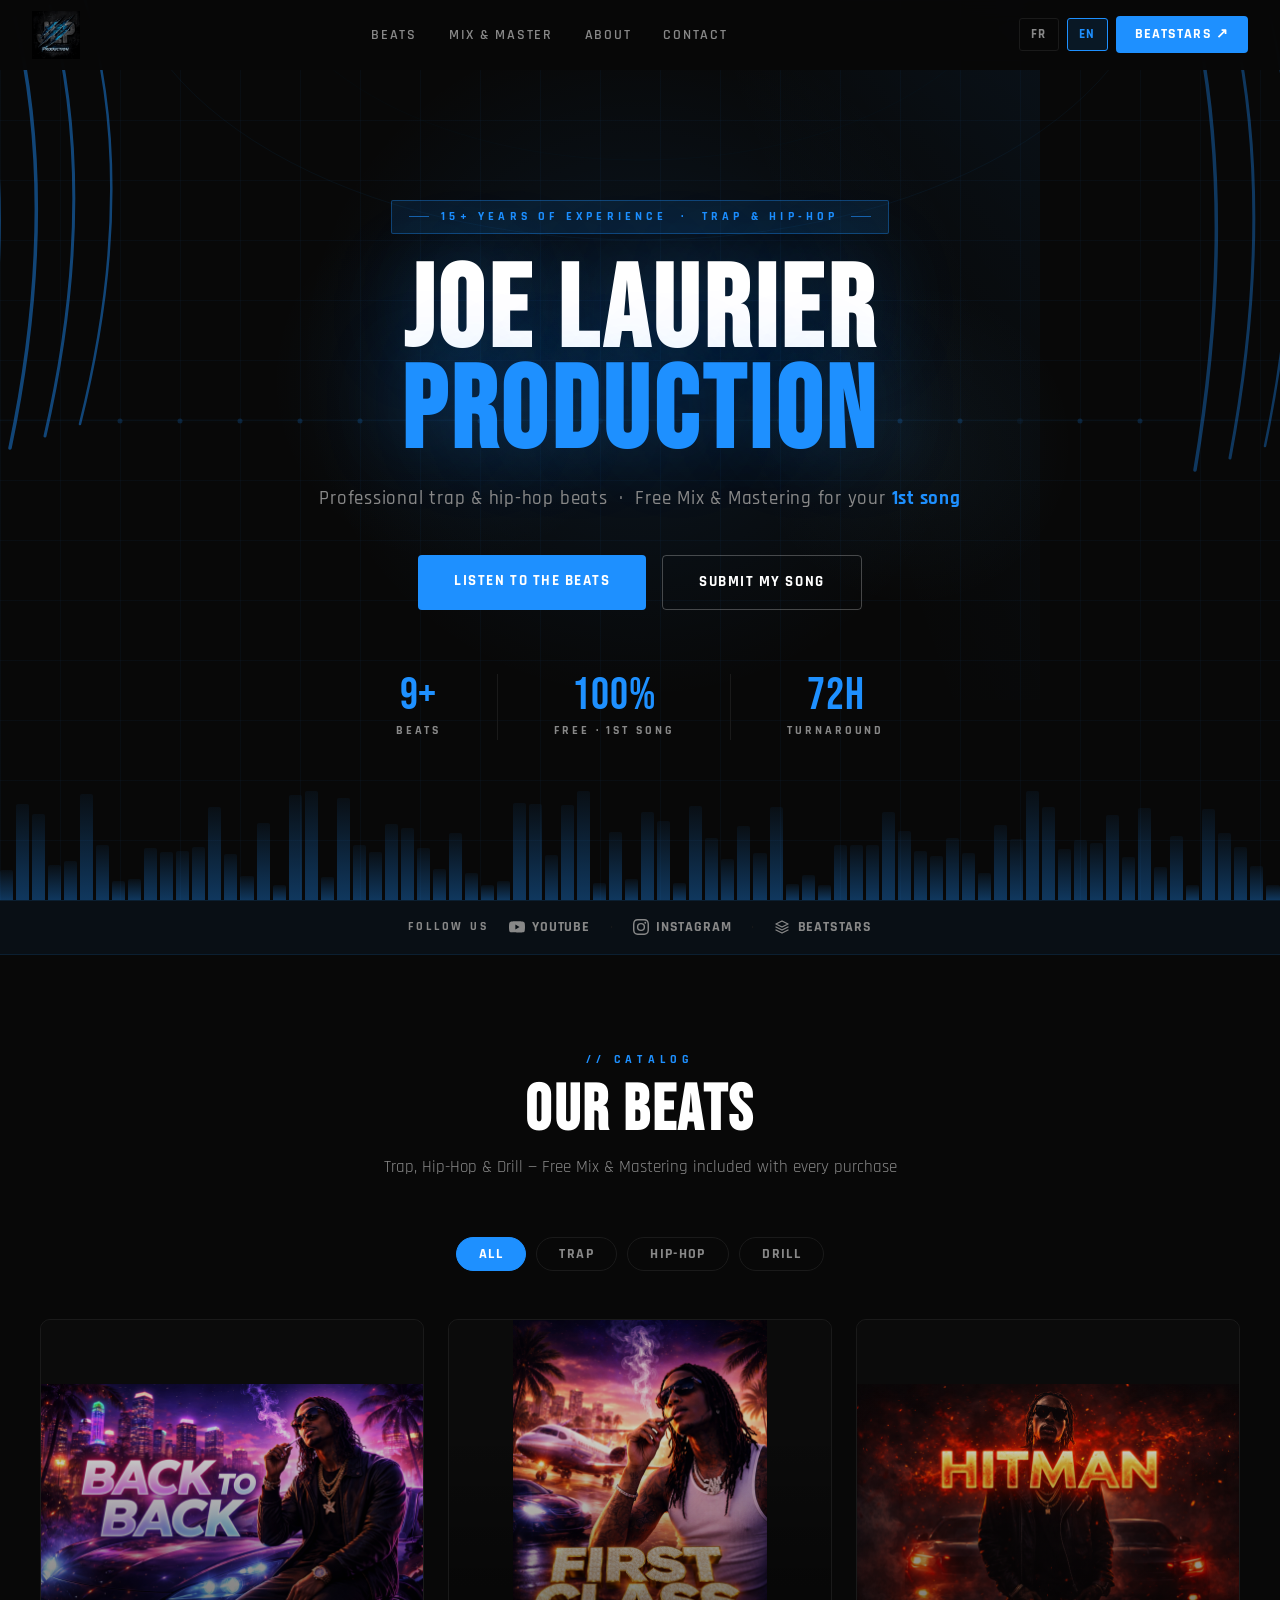
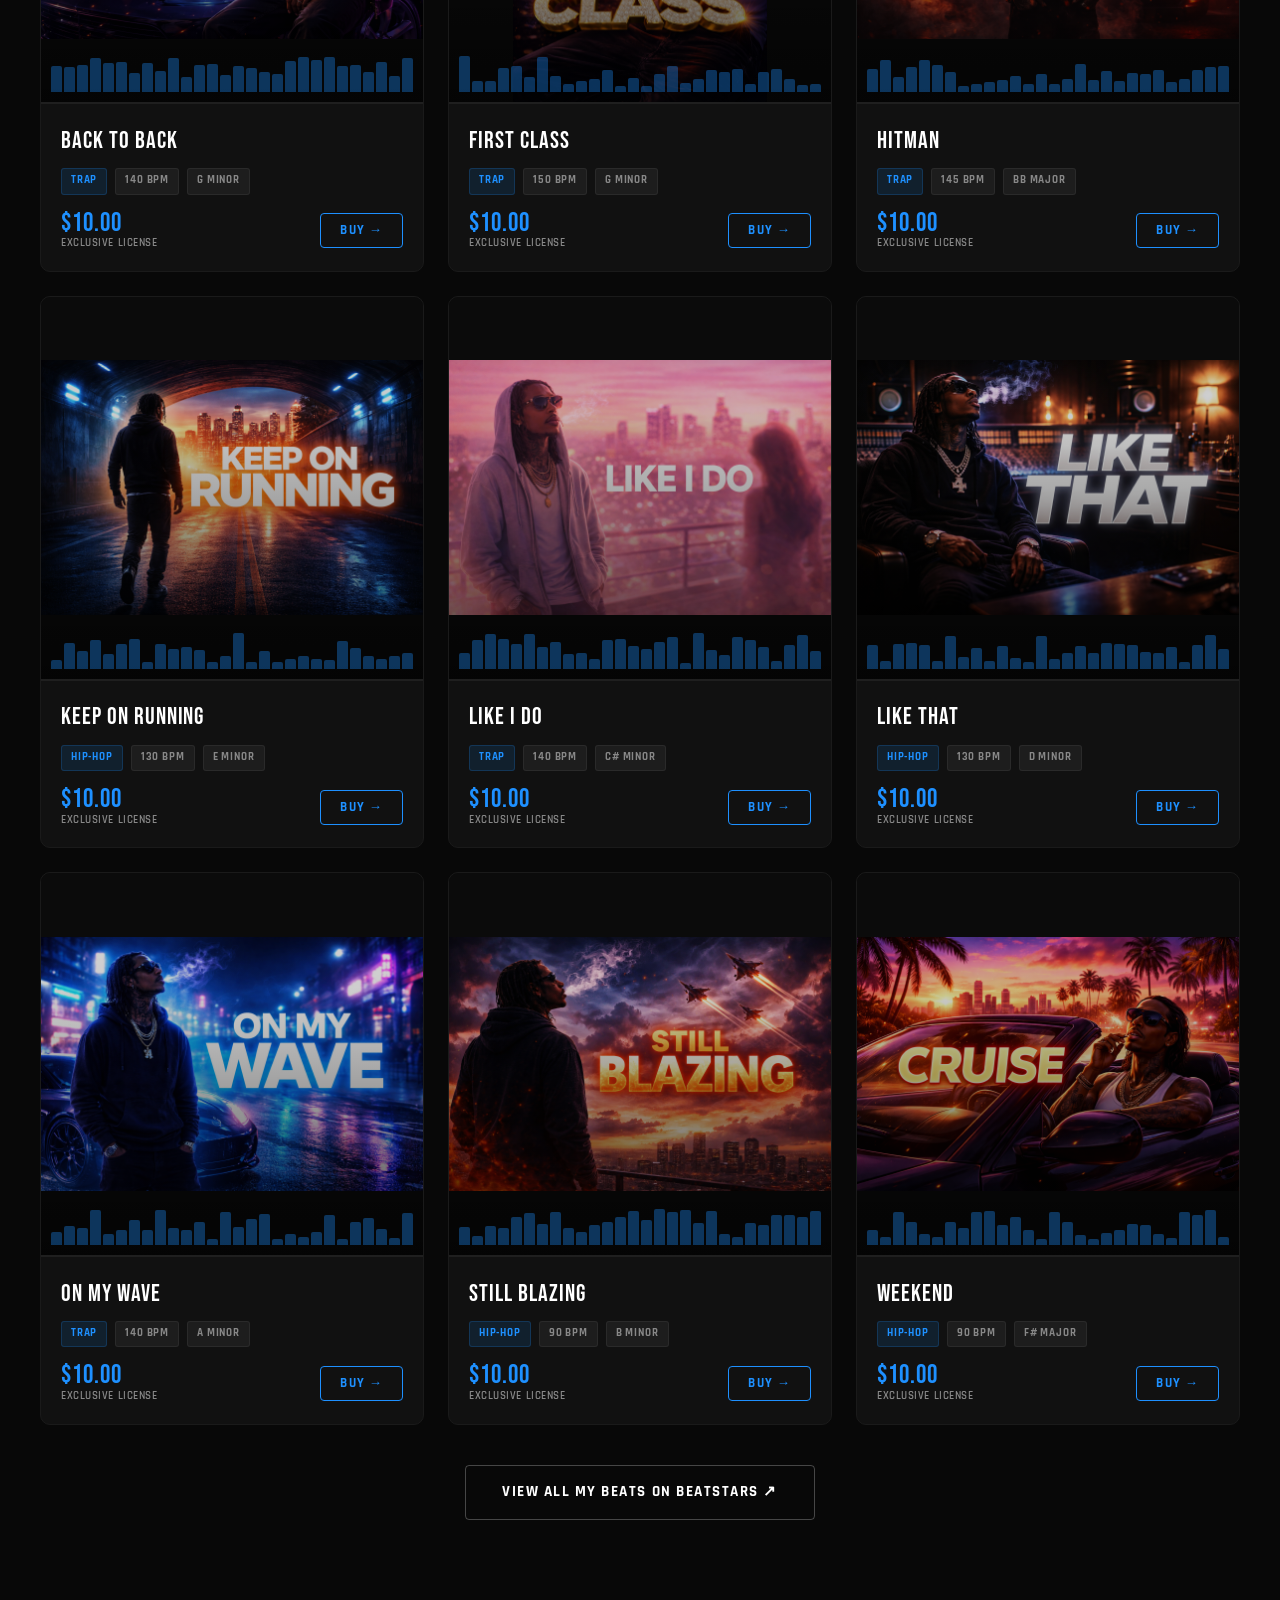
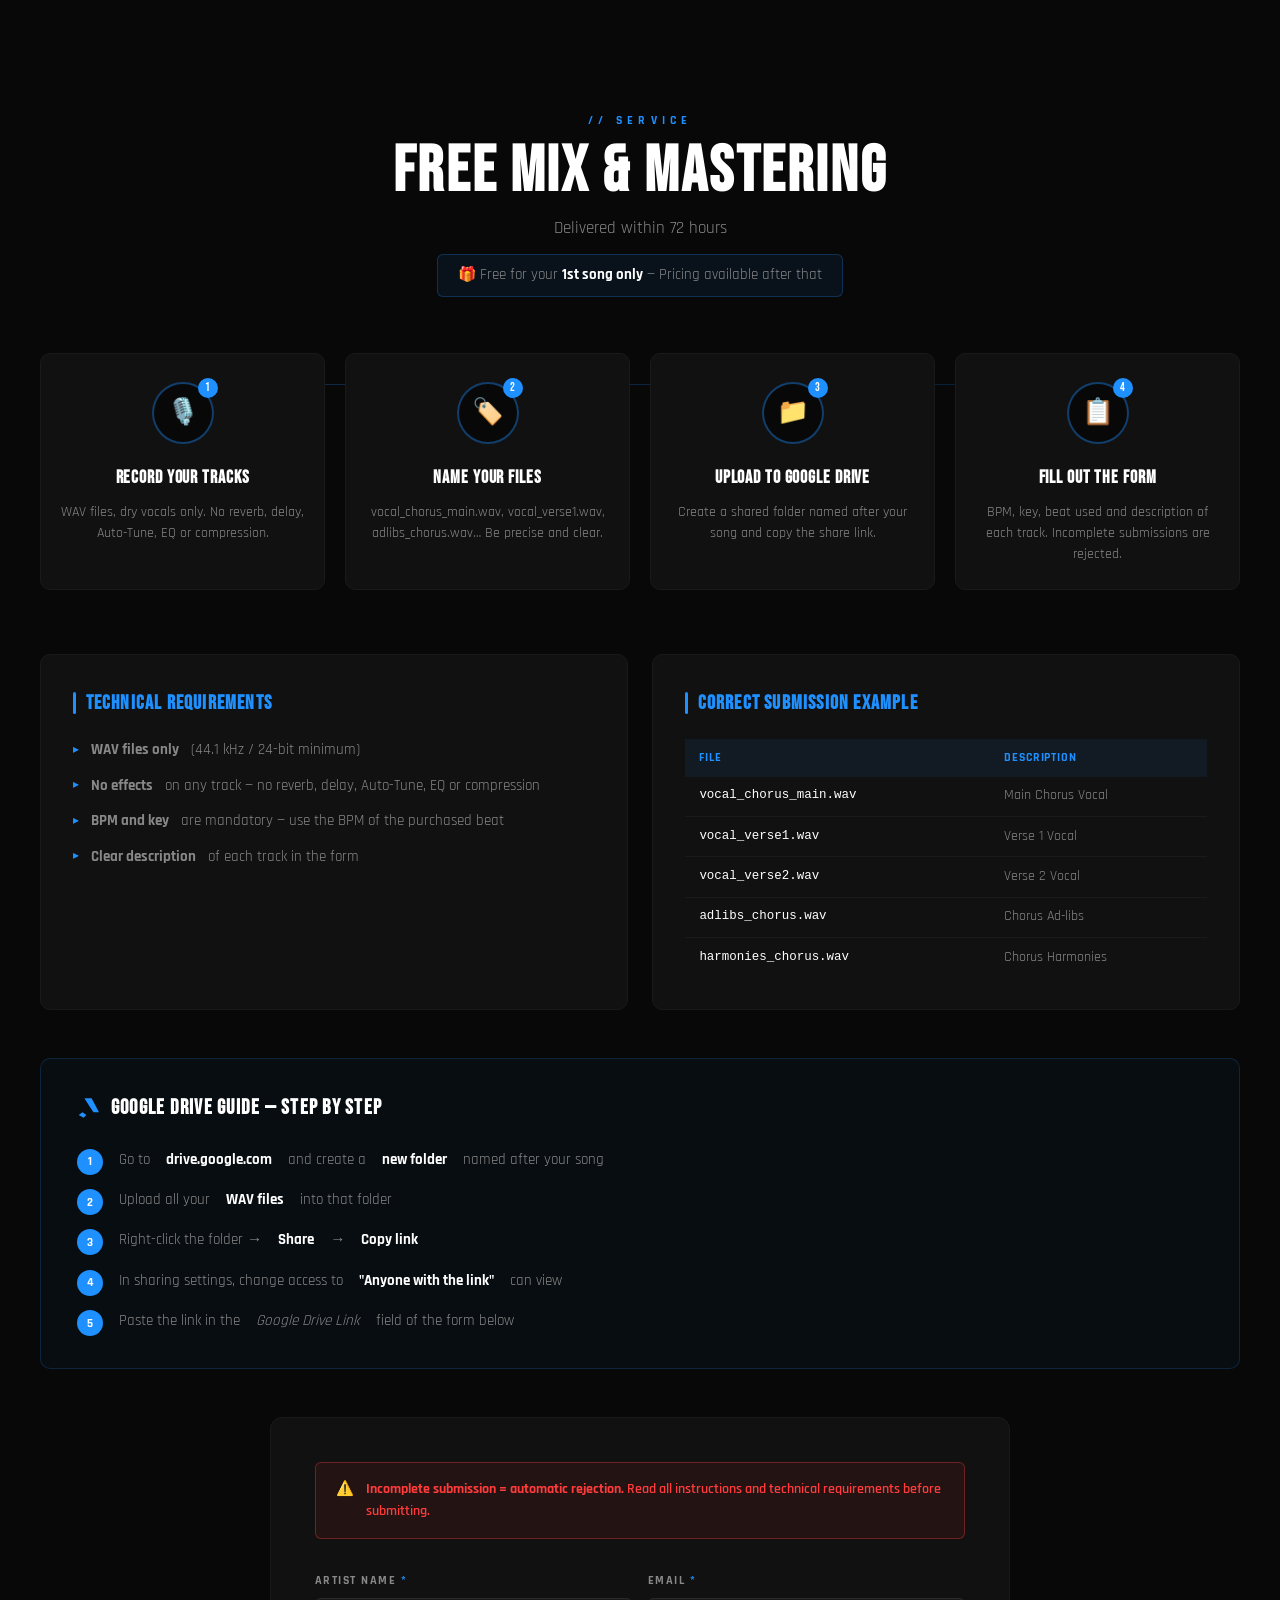
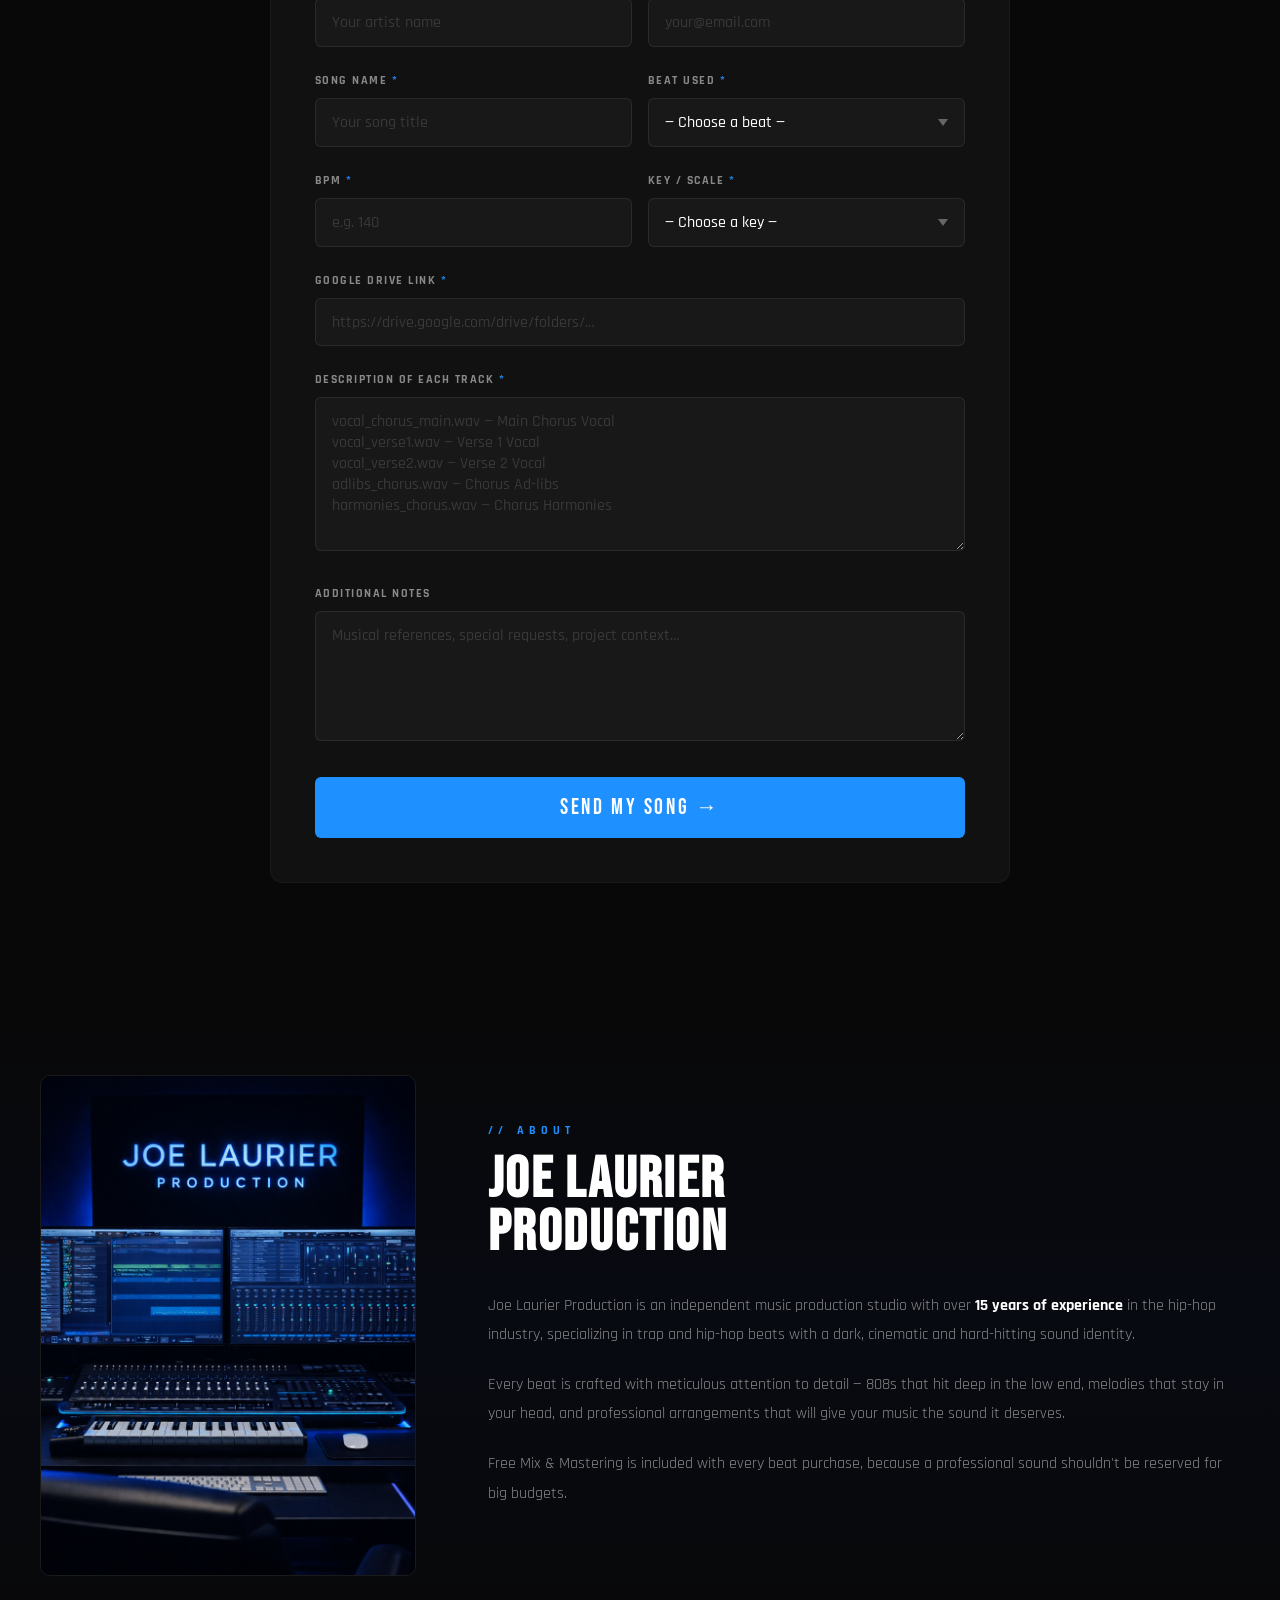
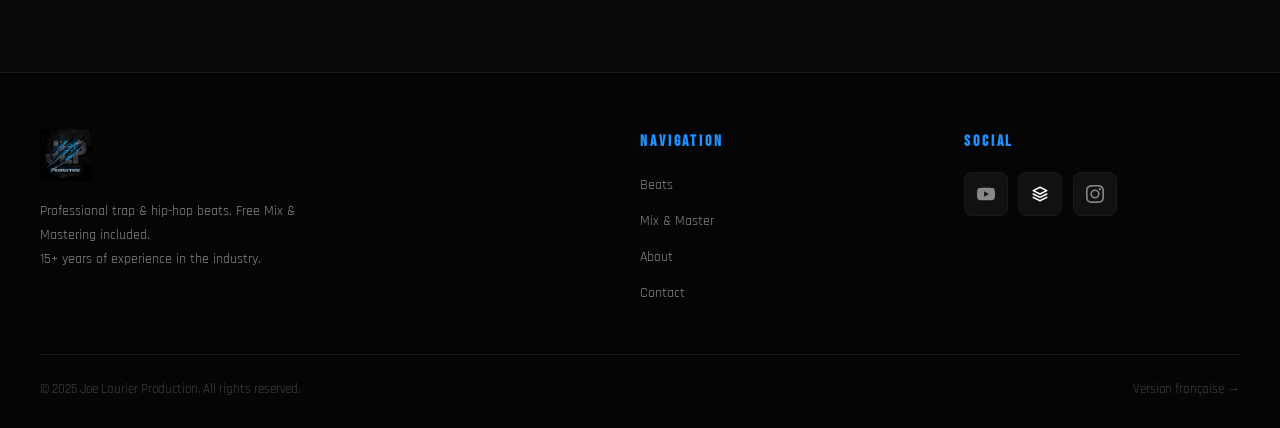
==== commit b267fa4e: "SEO: meta tags, schema.org, sitemap, robots.txt — FR + EN" ====
--- a/en/index.html
+++ b/en/index.html
@@ -4,13 +4,45 @@
 <head>
   <meta charset="UTF-8">
   <meta name="viewport" content="width=device-width, initial-scale=1.0">
-  <title>Joe Laurier Production — Trap & Hip-Hop Beats</title>
-  <meta name="description"
-    content="Professional trap and hip-hop beats with 15+ years of experience. Free Mix & Mastering included with every purchase. 72-hour turnaround.">
-  <meta property="og:title" content="Joe Laurier Production — Trap & Hip-Hop Beats">
-  <meta property="og:description"
-    content="Professional trap & hip-hop beats. 15+ years of experience. Free Mix & Mastering included.">
+  <title>Joe Laurier Production | Trap & Hip-Hop Beats For Sale | Free Mix & Mastering</title>
+  <meta name="description" content="Buy professional trap & hip-hop beats starting at $10. Free Mixing & Mastering for your 1st song. 15+ years of experience. 72-hour turnaround.">
+  <meta name="keywords" content="trap beats for sale, buy hip hop beats, cheap trap beats, free mixing mastering, hip hop producer, buy rap beats online, trap beat producer, mixing mastering service rap">
+  <meta name="author" content="Joe Laurier Production">
+  <meta name="robots" content="index, follow">
+  <link rel="canonical" href="https://joeldeslauriers.github.io/jlp-website-/en/">
+  <meta property="og:title" content="Joe Laurier Production | Trap & Hip-Hop Beats For Sale | Free Mix & Mastering">
+  <meta property="og:description" content="Buy professional trap & hip-hop beats starting at $10. Free Mix & Mastering for your 1st song. 15+ years of experience.">
   <meta property="og:type" content="website">
+  <meta property="og:url" content="https://joeldeslauriers.github.io/jlp-website-/en/">
+  <meta property="og:locale" content="en_CA">
+  <meta name="twitter:card" content="summary_large_image">
+  <meta name="twitter:title" content="Joe Laurier Production | Trap & Hip-Hop Beats">
+  <meta name="twitter:description" content="Buy professional trap & hip-hop beats starting at $10. Free Mix & Mastering for your 1st song.">
+
+  <!-- Schema.org — Music Producer -->
+  <script type="application/ld+json">
+  {
+    "@context": "https://schema.org",
+    "@type": "MusicGroup",
+    "name": "Joe Laurier Production",
+    "url": "https://joeldeslauriers.github.io/jlp-website-/en/",
+    "description": "Professional trap and hip-hop beat producer with 15+ years of experience. Free Mixing & Mastering service for your first song.",
+    "genre": ["Trap", "Hip-Hop", "Drill"],
+    "foundingDate": "2009",
+    "sameAs": [
+      "https://www.youtube.com/@JoeLaurier",
+      "https://www.instagram.com/joelaurierproduction/",
+      "https://www.beatstars.com/joelaurierproduction"
+    ],
+    "offers": {
+      "@type": "Offer",
+      "name": "Trap & Hip-Hop Beats",
+      "price": "10.00",
+      "priceCurrency": "CAD",
+      "description": "Professional trap and hip-hop beats with free Mixing & Mastering for your first song"
+    }
+  }
+  </script>
 
   <!-- Google Fonts -->
   <link rel="preconnect" href="https://fonts.googleapis.com">
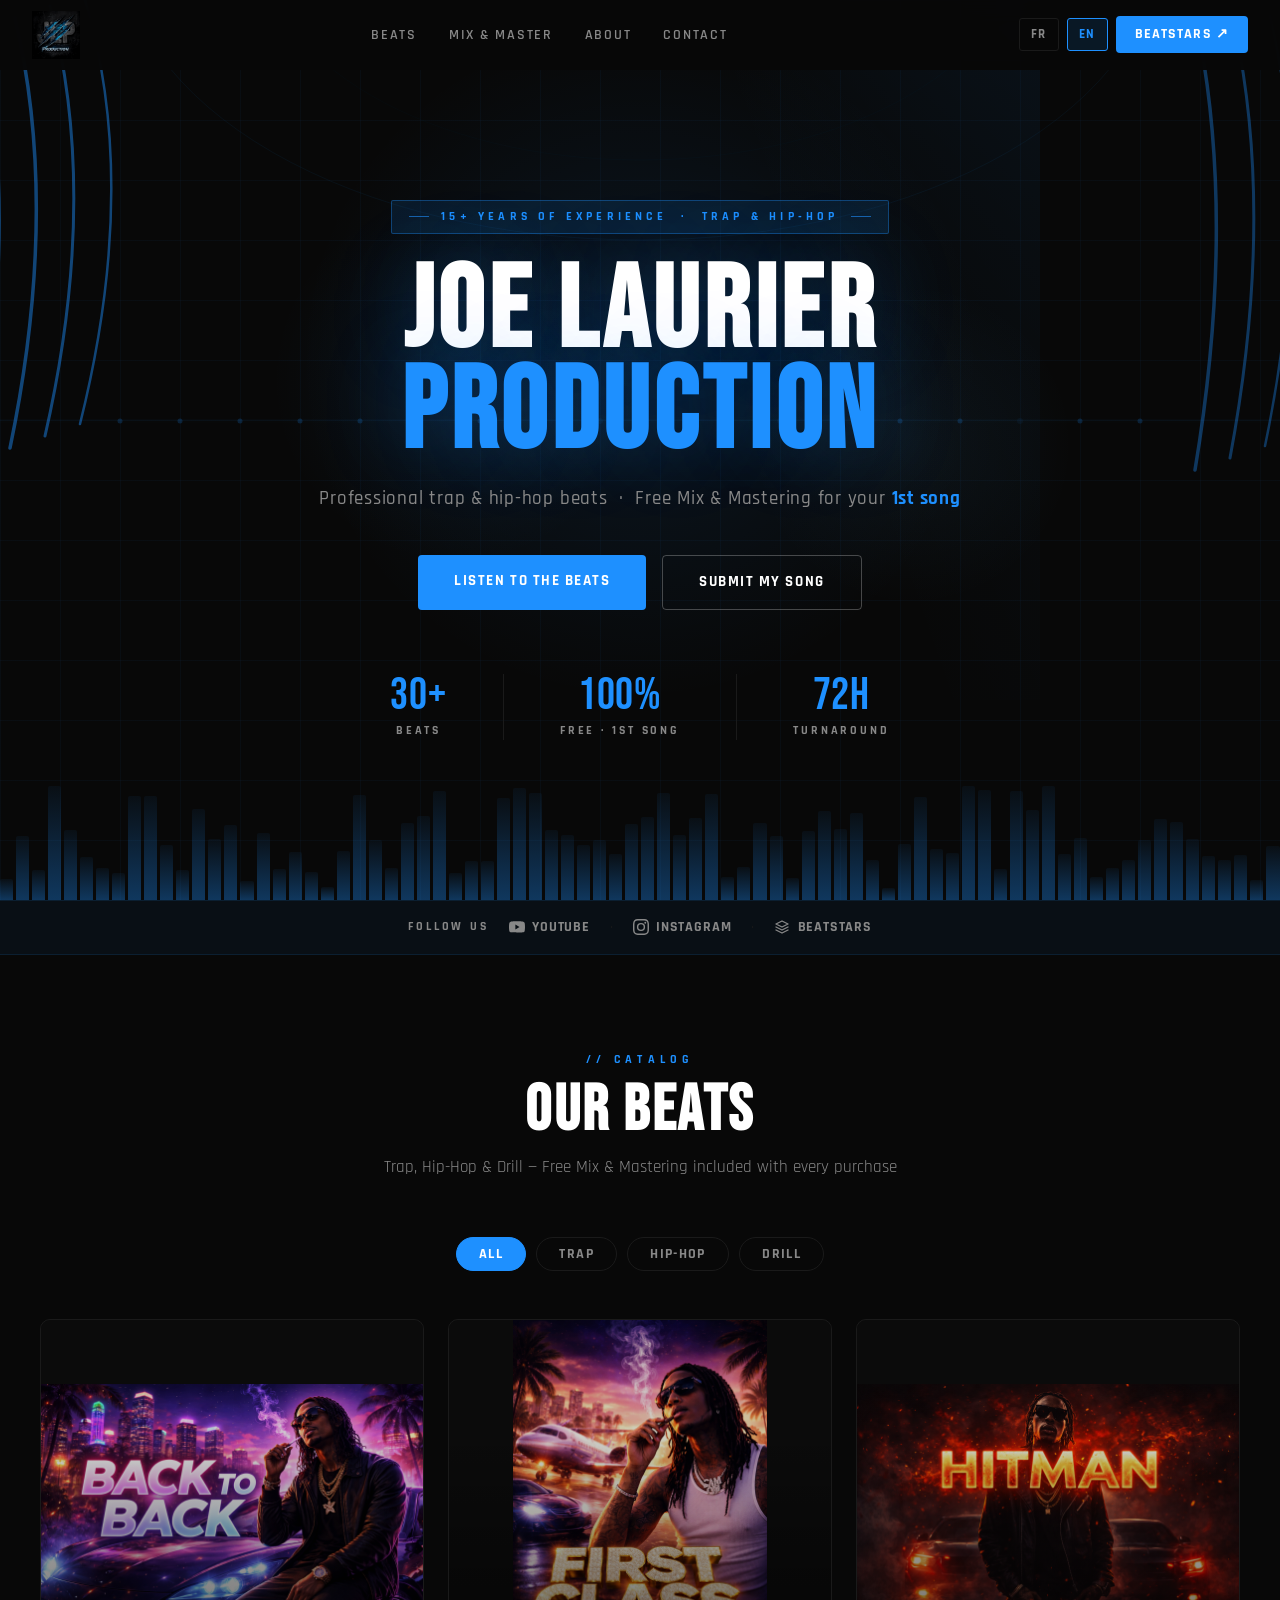
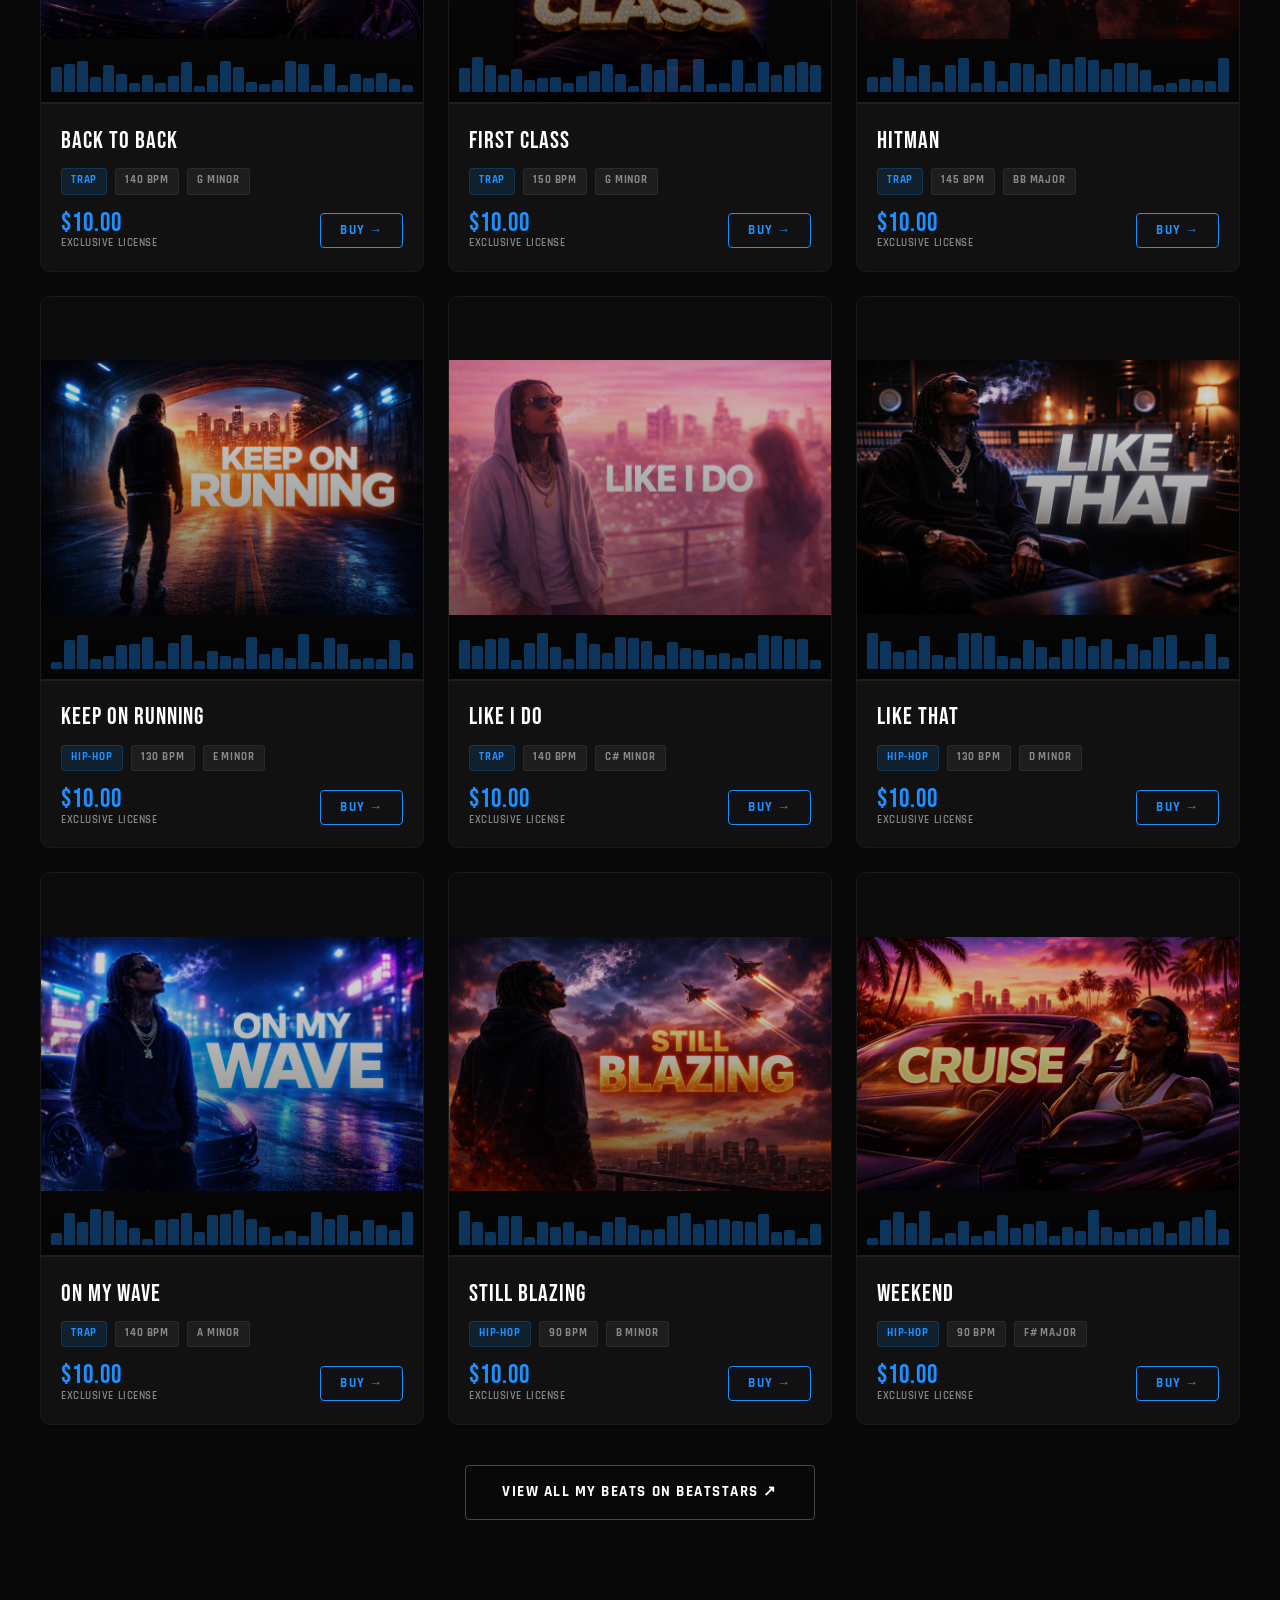
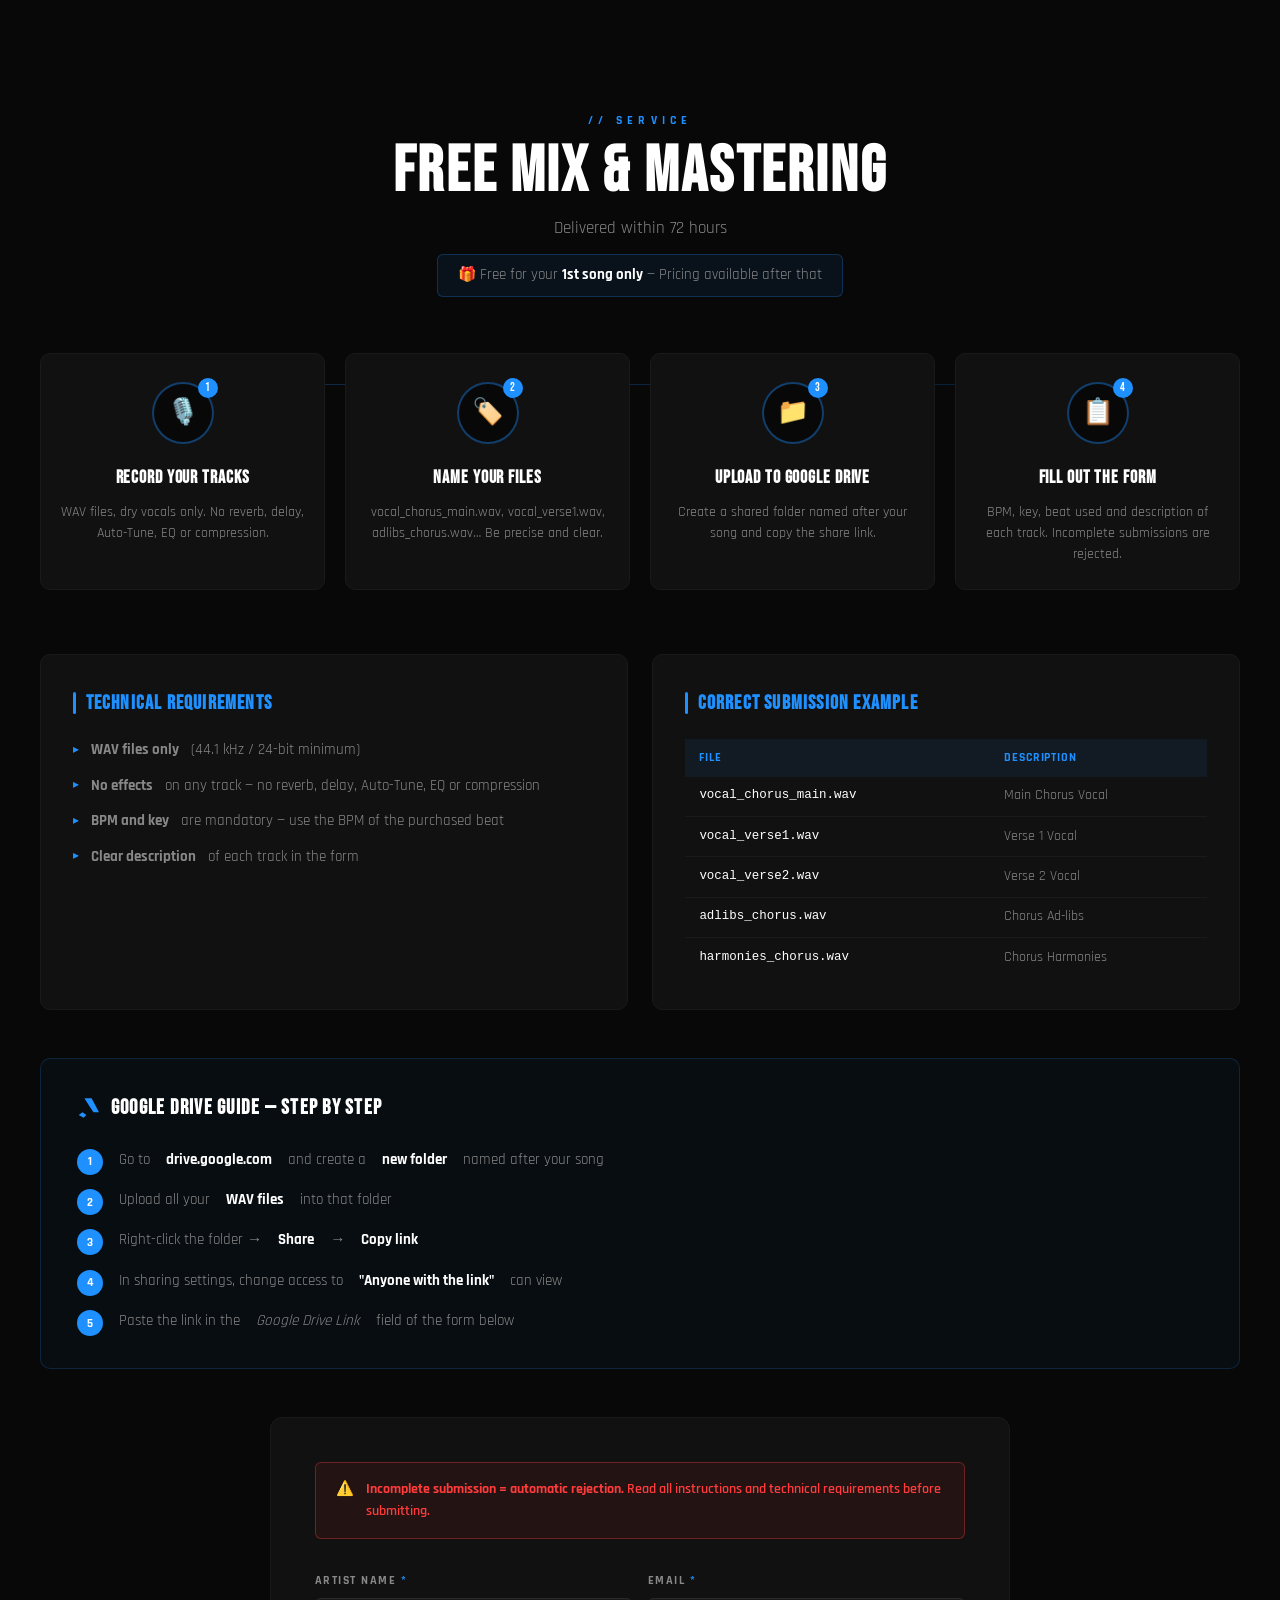
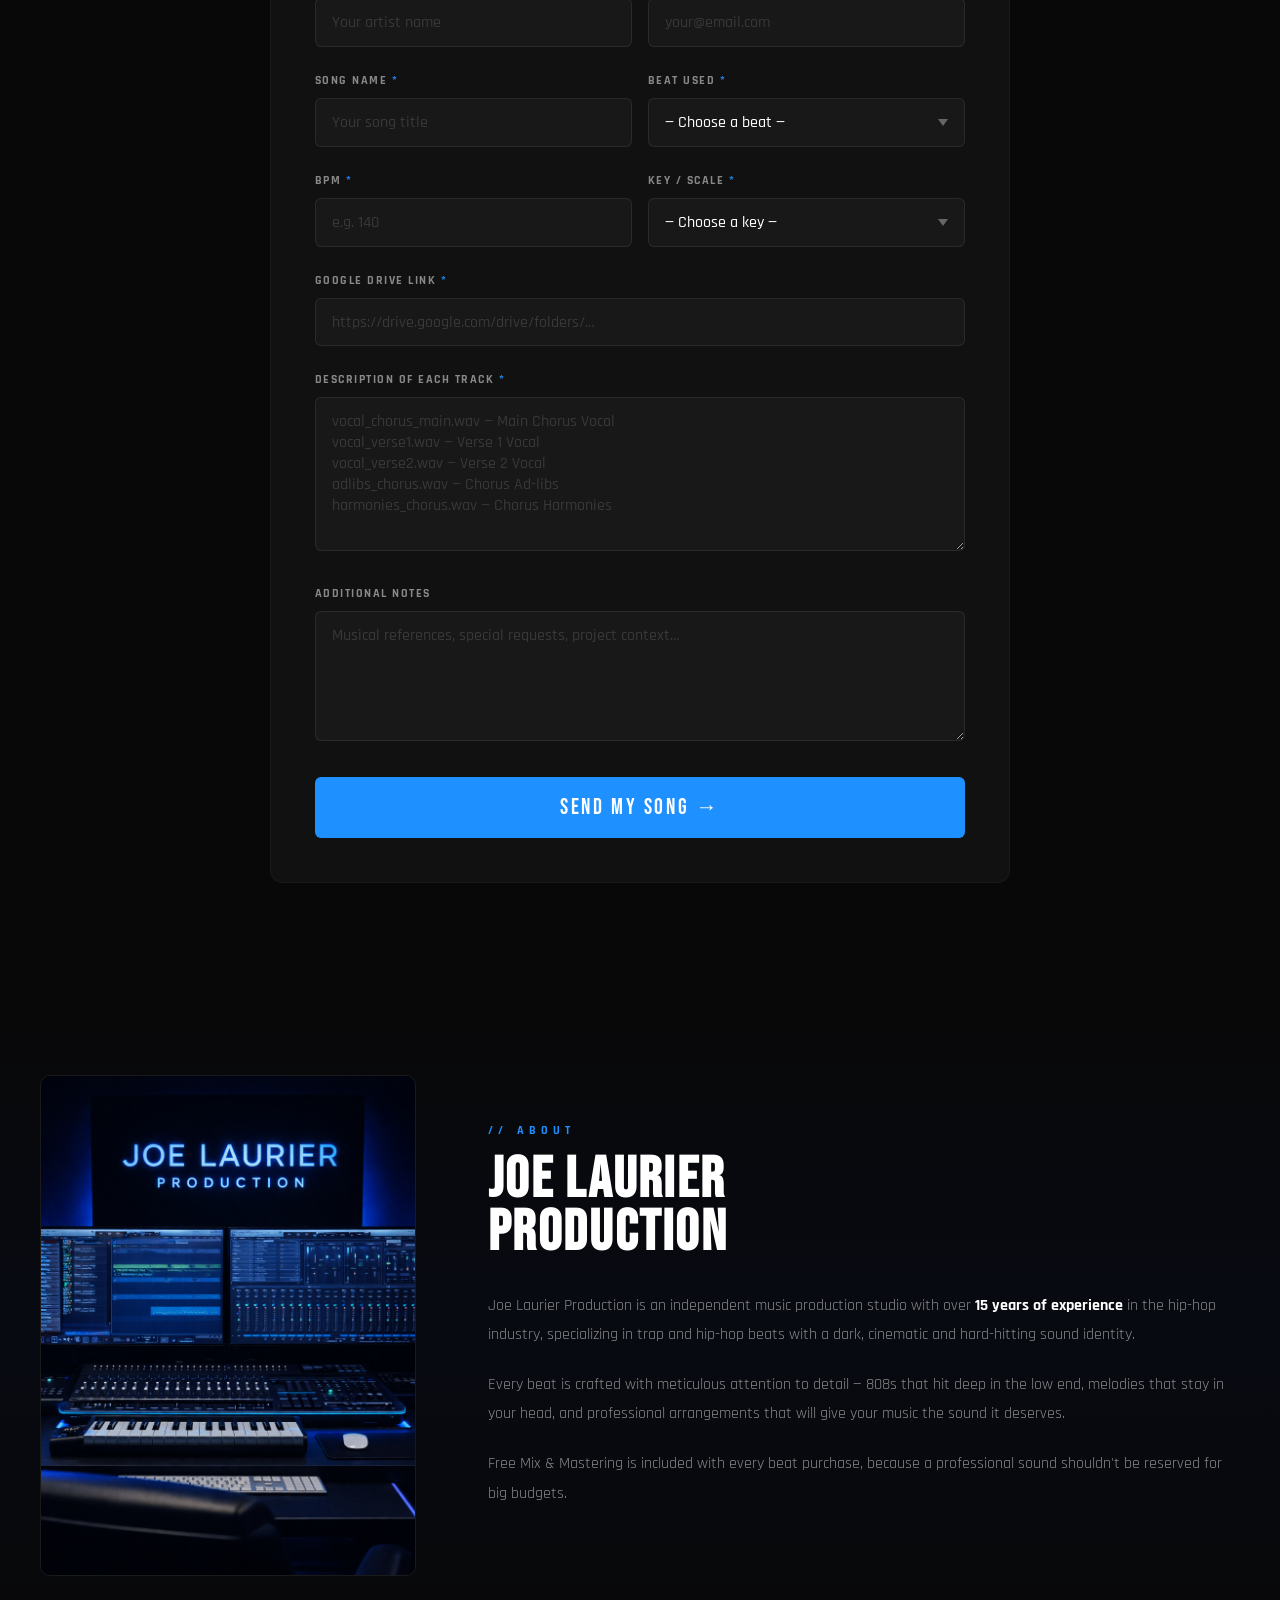
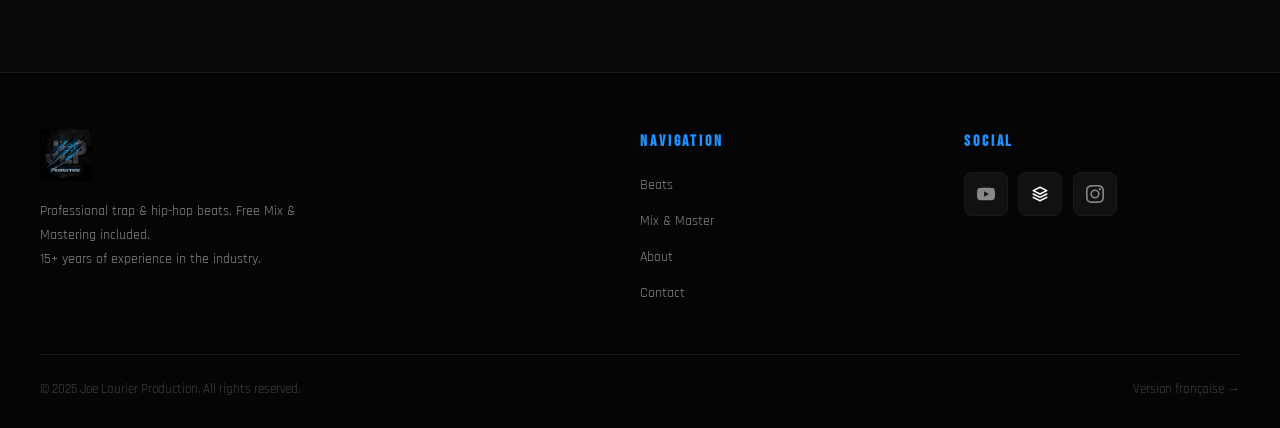
==== commit d60bcde9: "Update: 30+ beats, domain joelaurierproduction.com, SEO URLs" ====
--- a/en/index.html
+++ b/en/index.html
@@ -9,11 +9,11 @@
   <meta name="keywords" content="trap beats for sale, buy hip hop beats, cheap trap beats, free mixing mastering, hip hop producer, buy rap beats online, trap beat producer, mixing mastering service rap">
   <meta name="author" content="Joe Laurier Production">
   <meta name="robots" content="index, follow">
-  <link rel="canonical" href="https://joeldeslauriers.github.io/jlp-website-/en/">
+  <link rel="canonical" href="https://www.joelaurierproduction.com/en/">
   <meta property="og:title" content="Joe Laurier Production | Trap & Hip-Hop Beats For Sale | Free Mix & Mastering">
   <meta property="og:description" content="Buy professional trap & hip-hop beats starting at $10. Free Mix & Mastering for your 1st song. 15+ years of experience.">
   <meta property="og:type" content="website">
-  <meta property="og:url" content="https://joeldeslauriers.github.io/jlp-website-/en/">
+  <meta property="og:url" content="https://www.joelaurierproduction.com/en/">
   <meta property="og:locale" content="en_CA">
   <meta name="twitter:card" content="summary_large_image">
   <meta name="twitter:title" content="Joe Laurier Production | Trap & Hip-Hop Beats">
@@ -25,7 +25,7 @@
     "@context": "https://schema.org",
     "@type": "MusicGroup",
     "name": "Joe Laurier Production",
-    "url": "https://joeldeslauriers.github.io/jlp-website-/en/",
+    "url": "https://www.joelaurierproduction.com/en/",
     "description": "Professional trap and hip-hop beat producer with 15+ years of experience. Free Mixing & Mastering service for your first song.",
     "genre": ["Trap", "Hip-Hop", "Drill"],
     "foundingDate": "2009",
@@ -164,7 +164,7 @@
 
       <div class="hero-stats">
         <div class="stat">
-          <span class="stat-number">9+</span>
+          <span class="stat-number">30+</span>
           <span class="stat-label">Beats</span>
         </div>
         <div class="stat-divider" aria-hidden="true"></div>
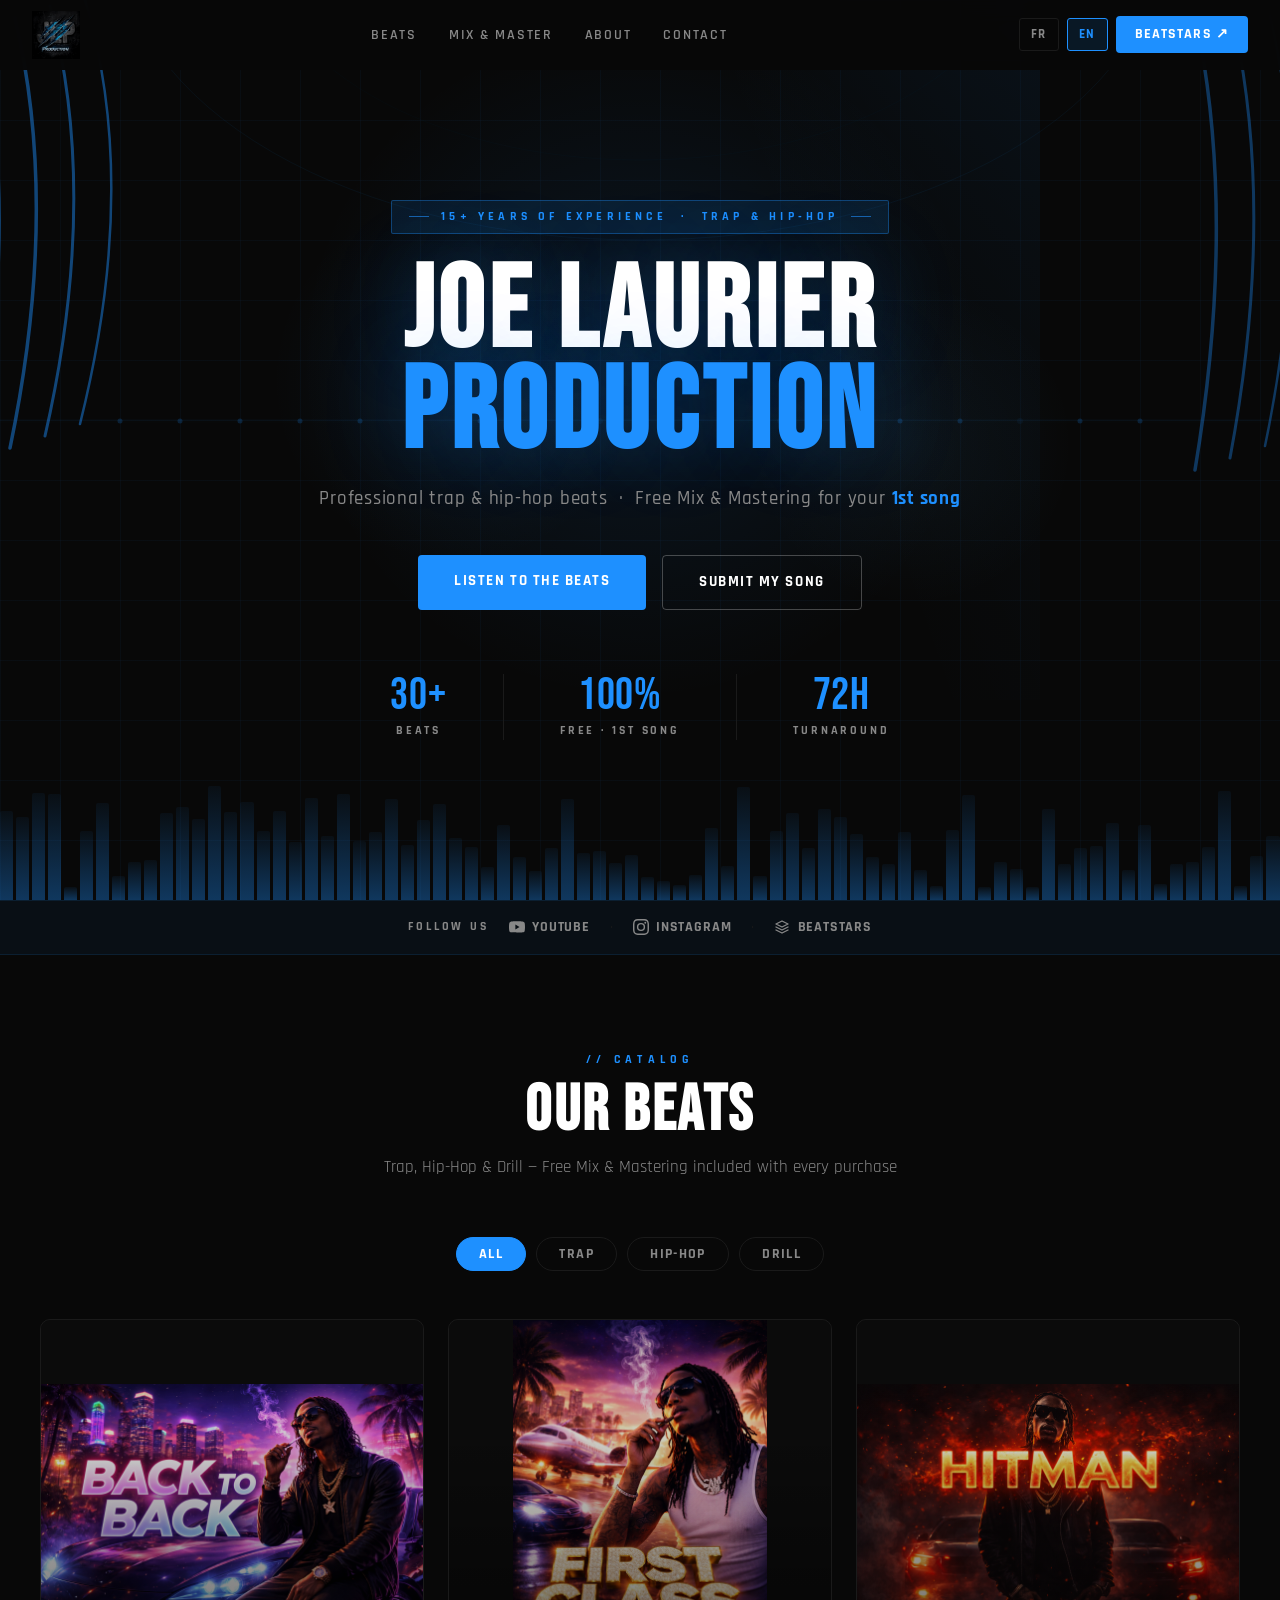
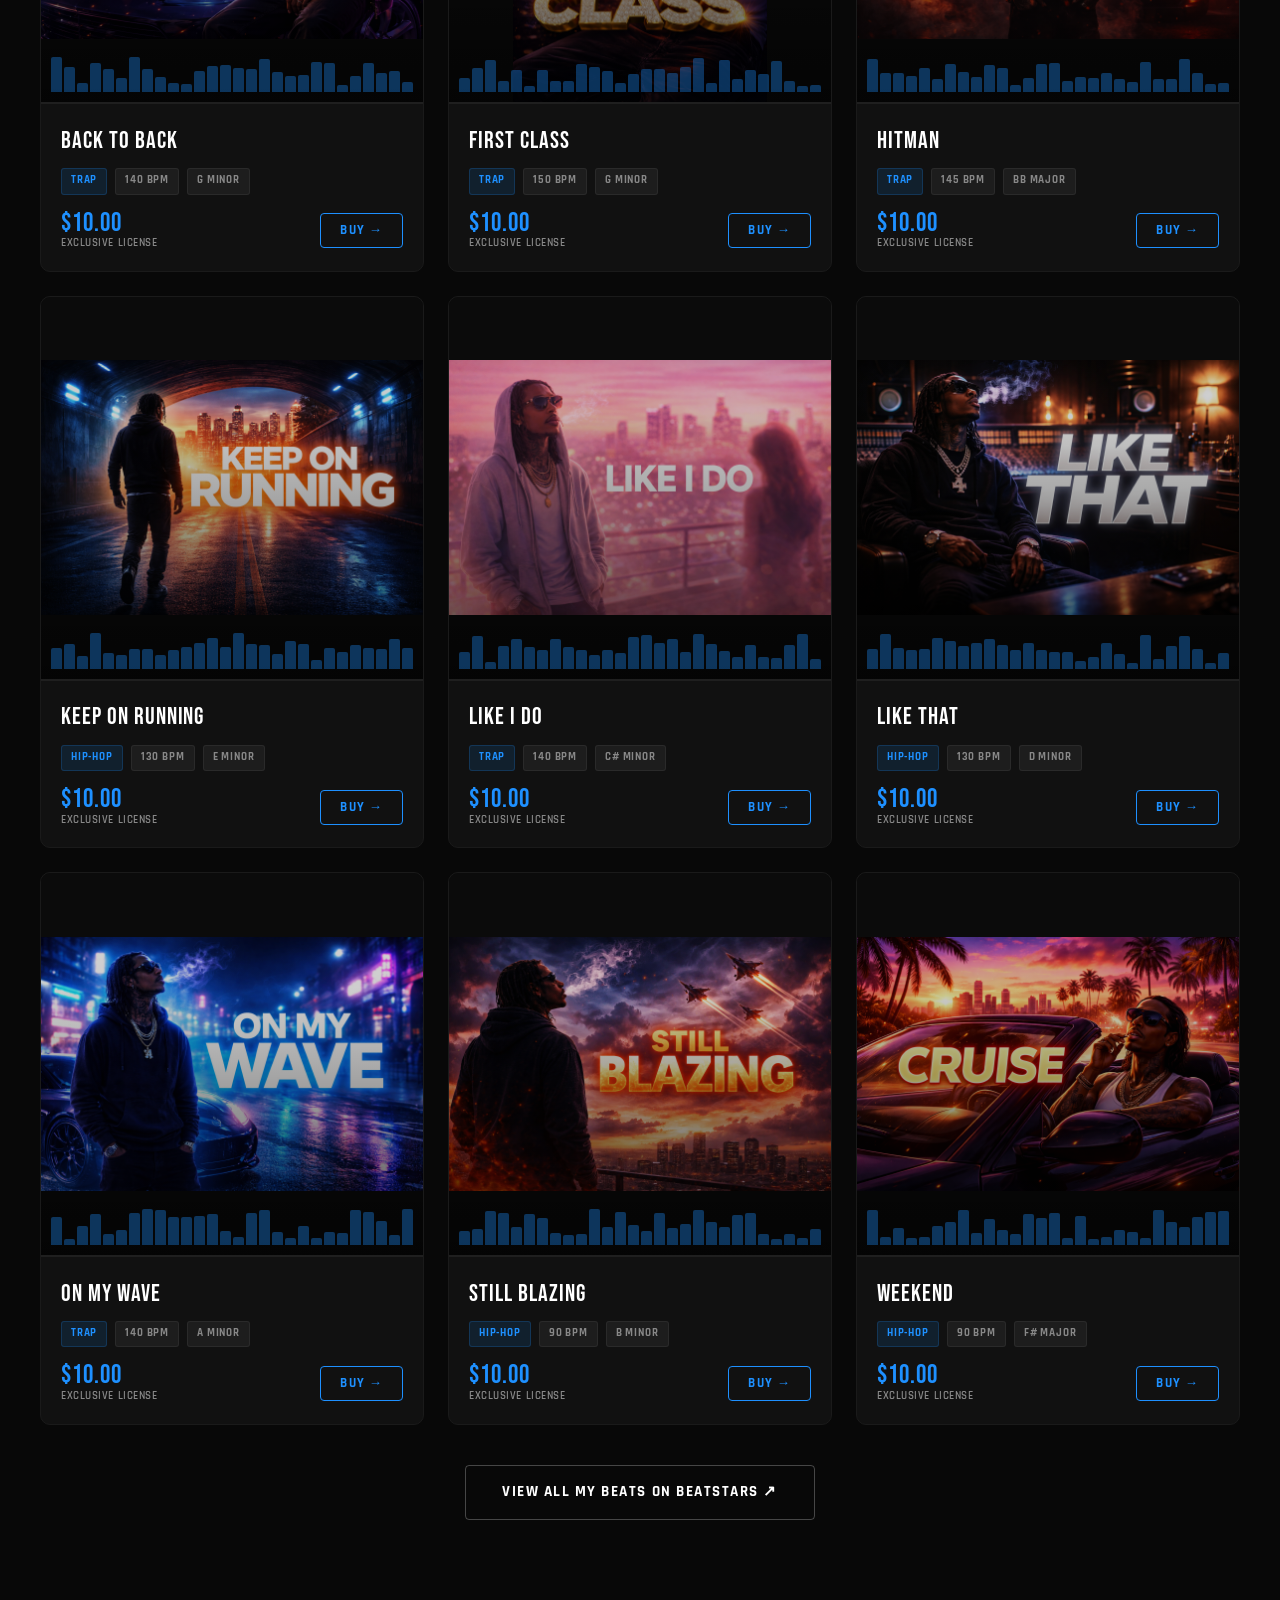
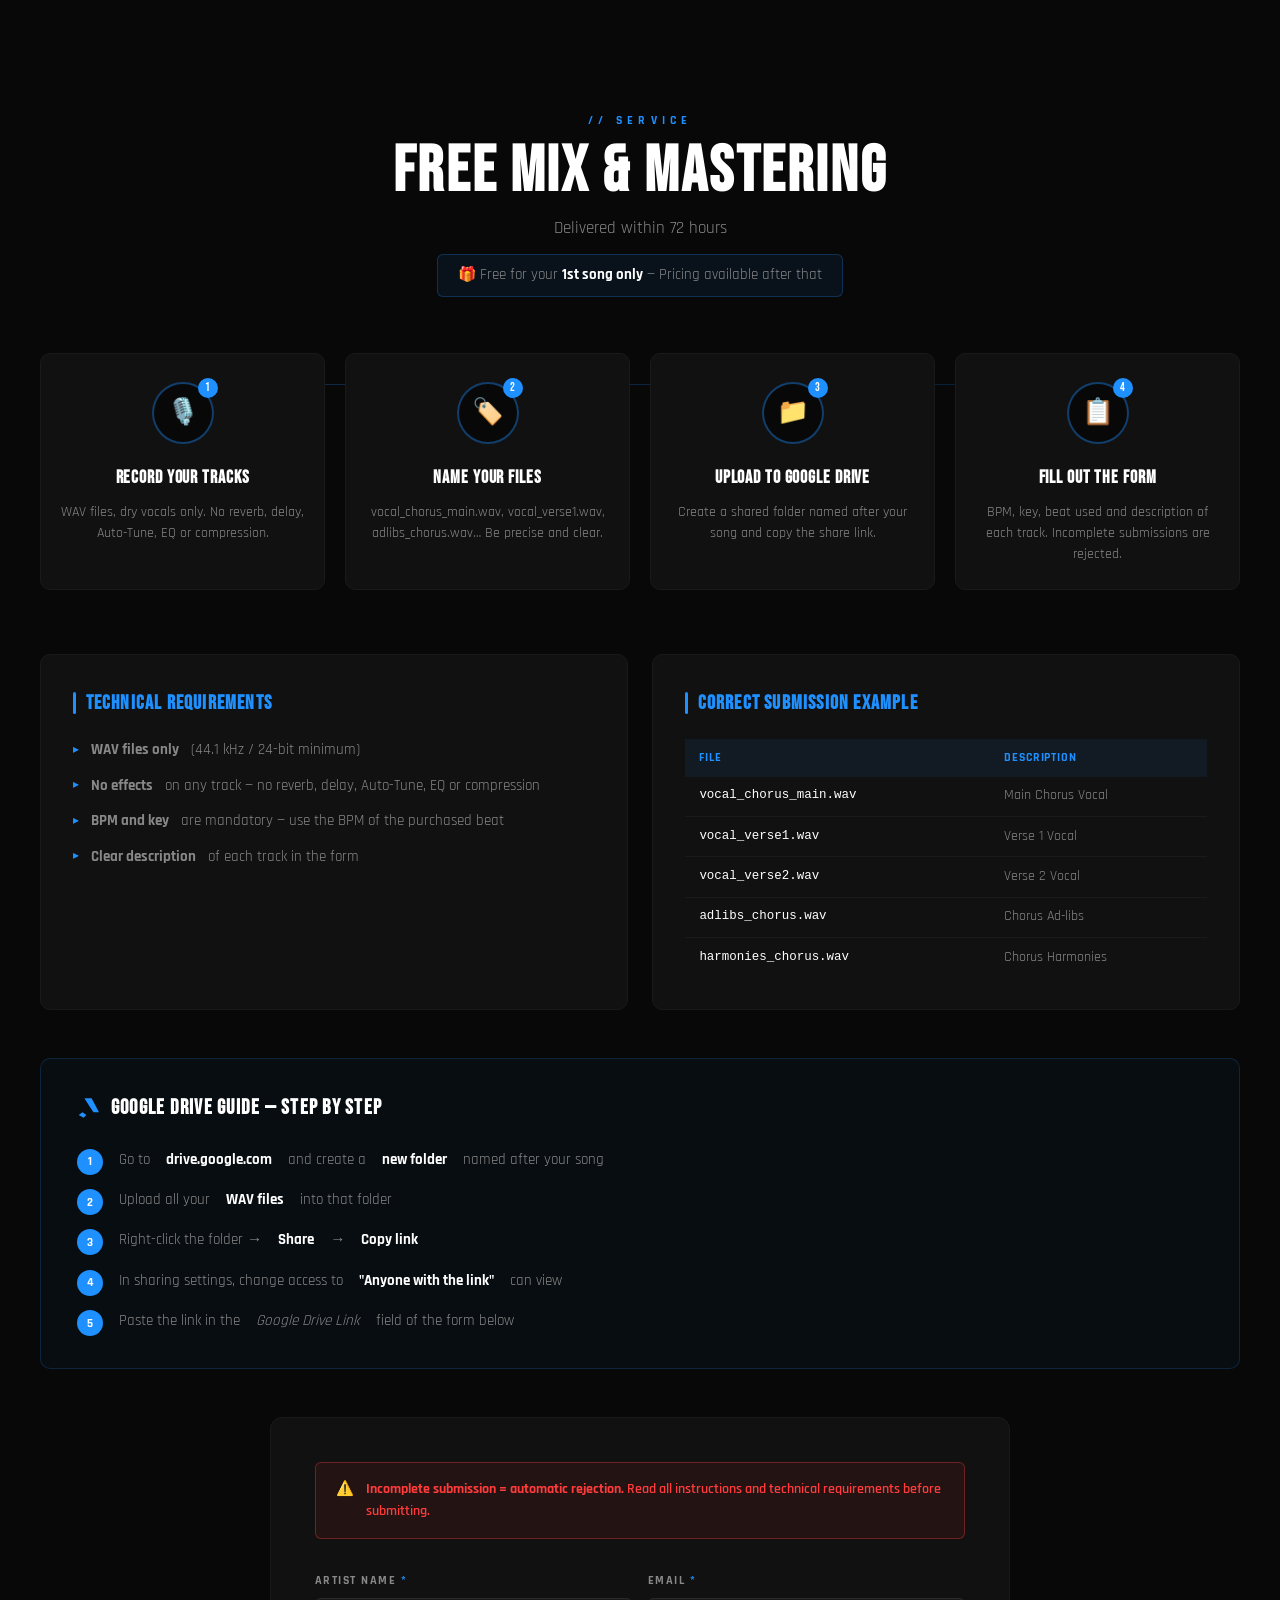
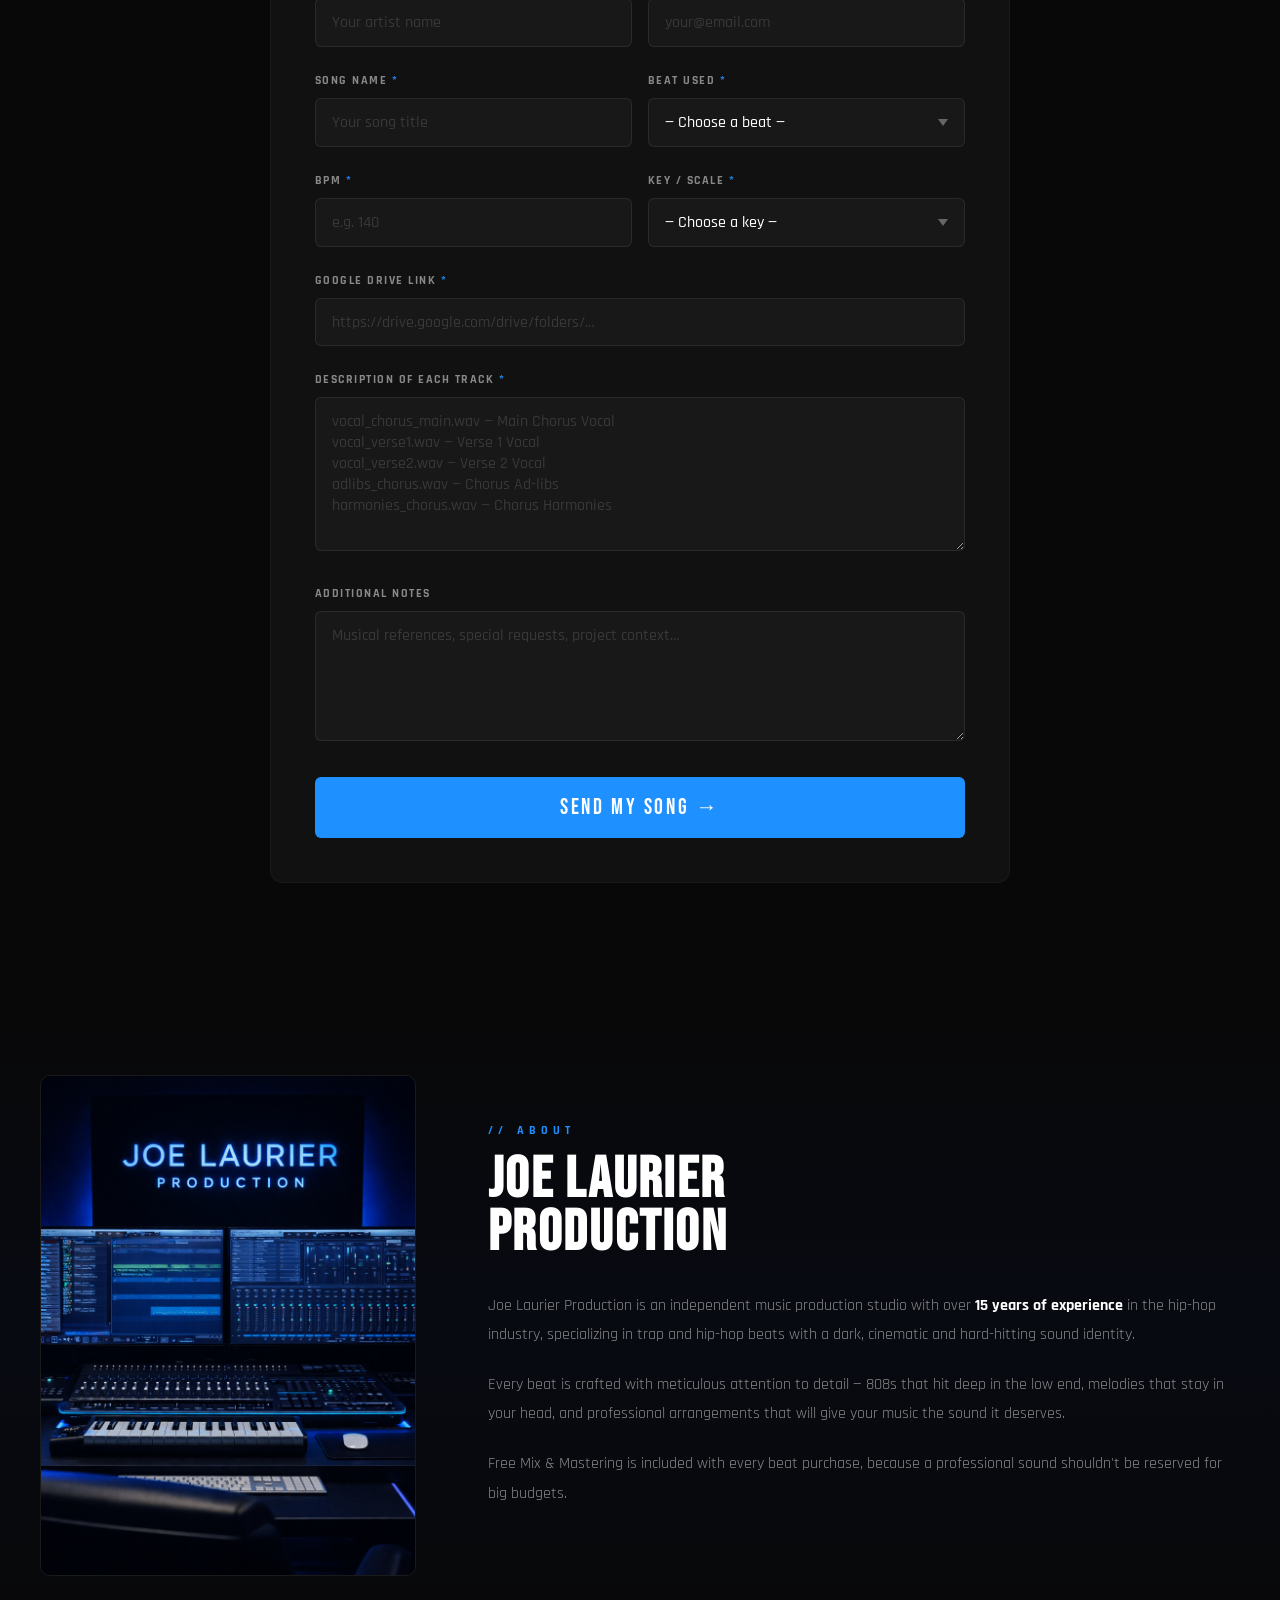
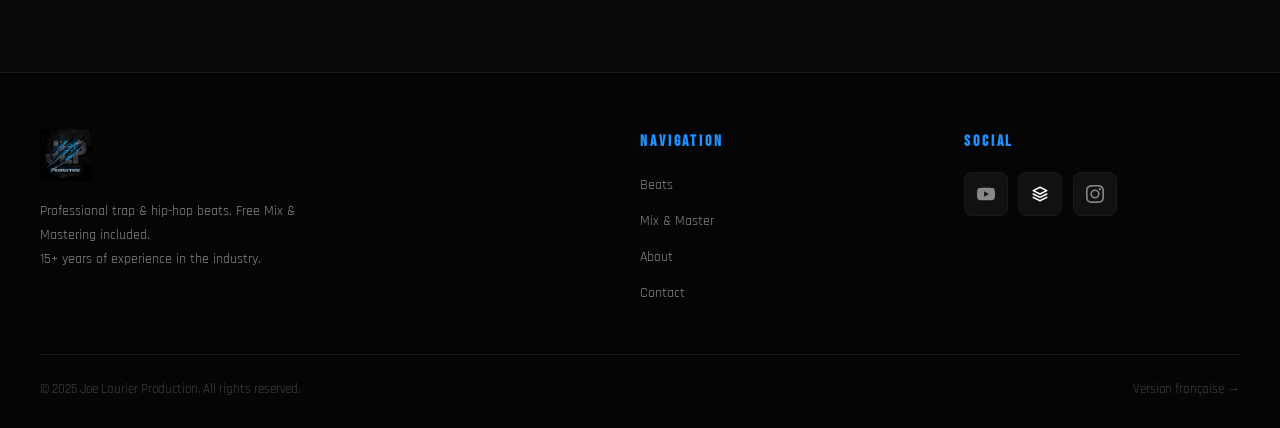
==== commit 3deadbec: "Add Google Search Console verification" ====
--- a/en/index.html
+++ b/en/index.html
@@ -8,6 +8,7 @@
   <meta name="description" content="Buy professional trap & hip-hop beats starting at $10. Free Mixing & Mastering for your 1st song. 15+ years of experience. 72-hour turnaround.">
   <meta name="keywords" content="trap beats for sale, buy hip hop beats, cheap trap beats, free mixing mastering, hip hop producer, buy rap beats online, trap beat producer, mixing mastering service rap">
   <meta name="author" content="Joe Laurier Production">
+  <meta name="google-site-verification" content="OC3OyYA-B9j3yzhbbUA_ezBpu7iO_y1ClbvcdhQseYg">
   <meta name="robots" content="index, follow">
   <link rel="canonical" href="https://www.joelaurierproduction.com/en/">
   <meta property="og:title" content="Joe Laurier Production | Trap & Hip-Hop Beats For Sale | Free Mix & Mastering">
